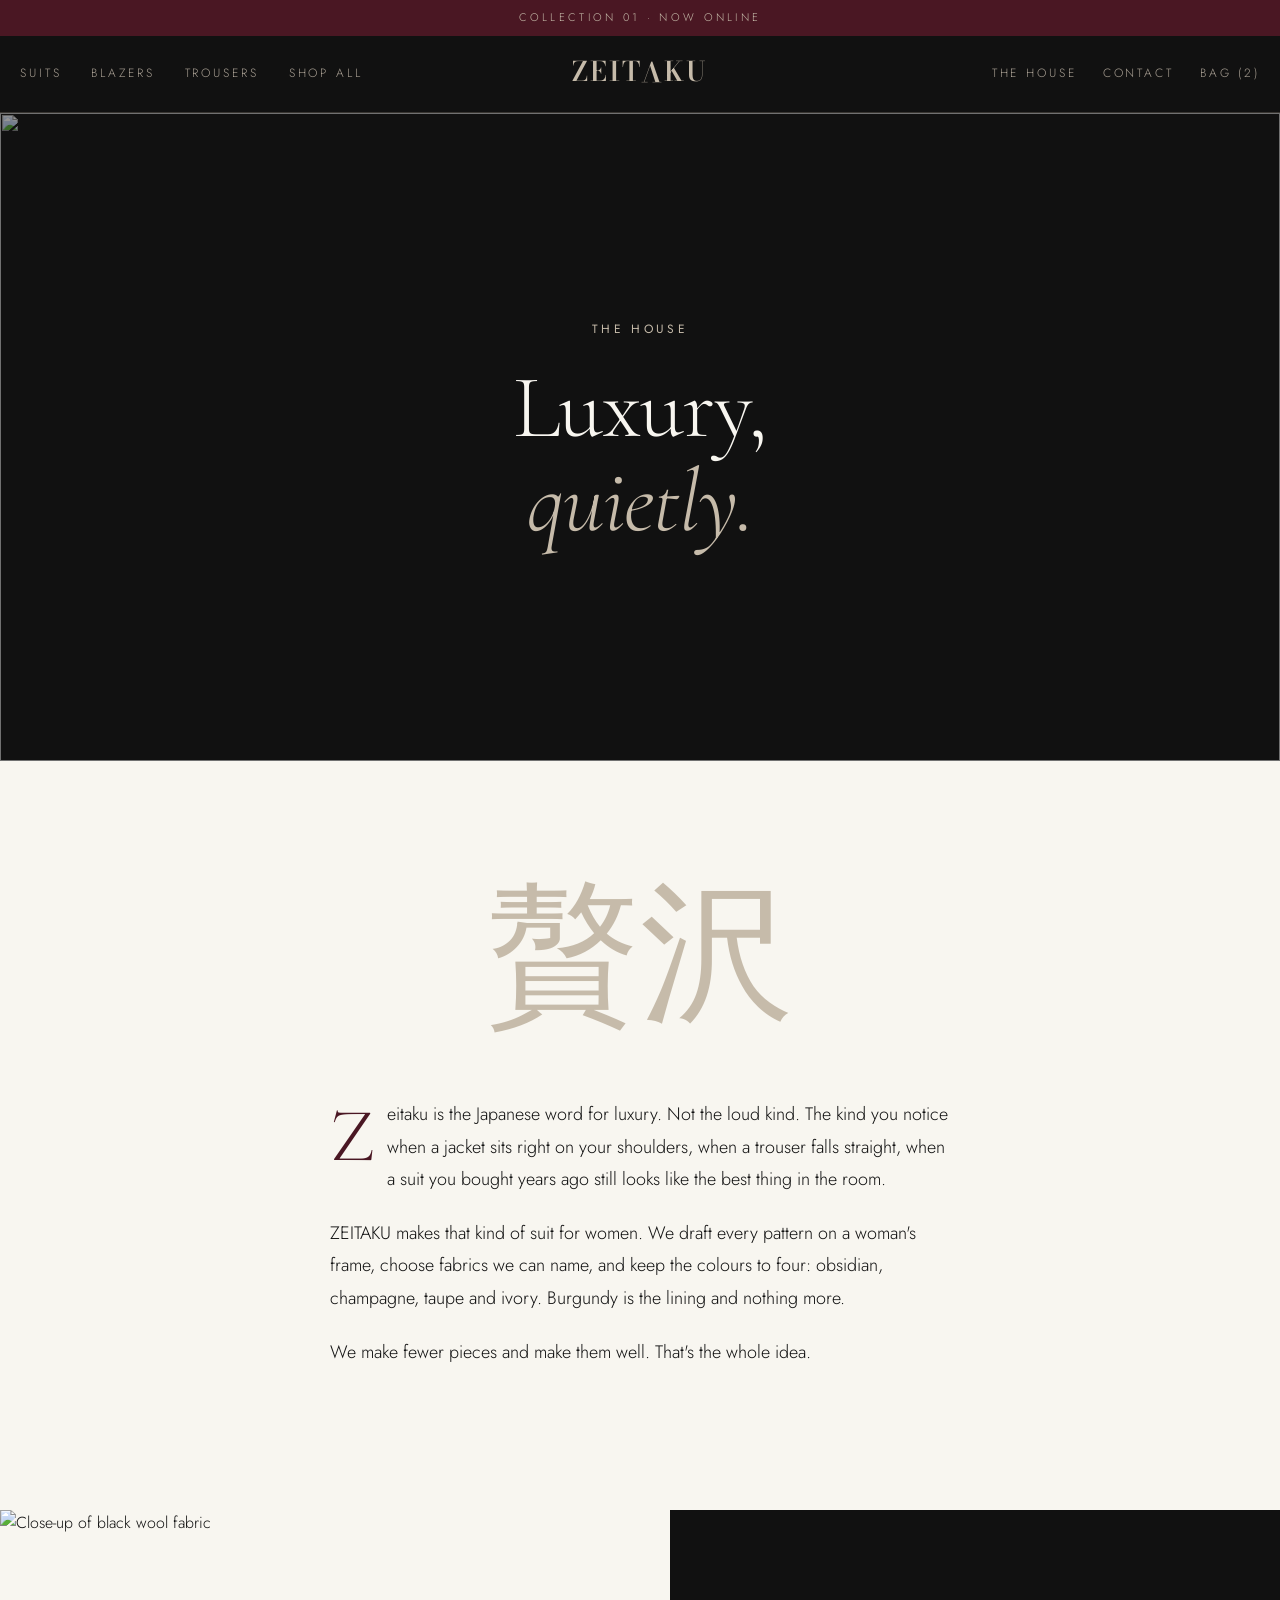
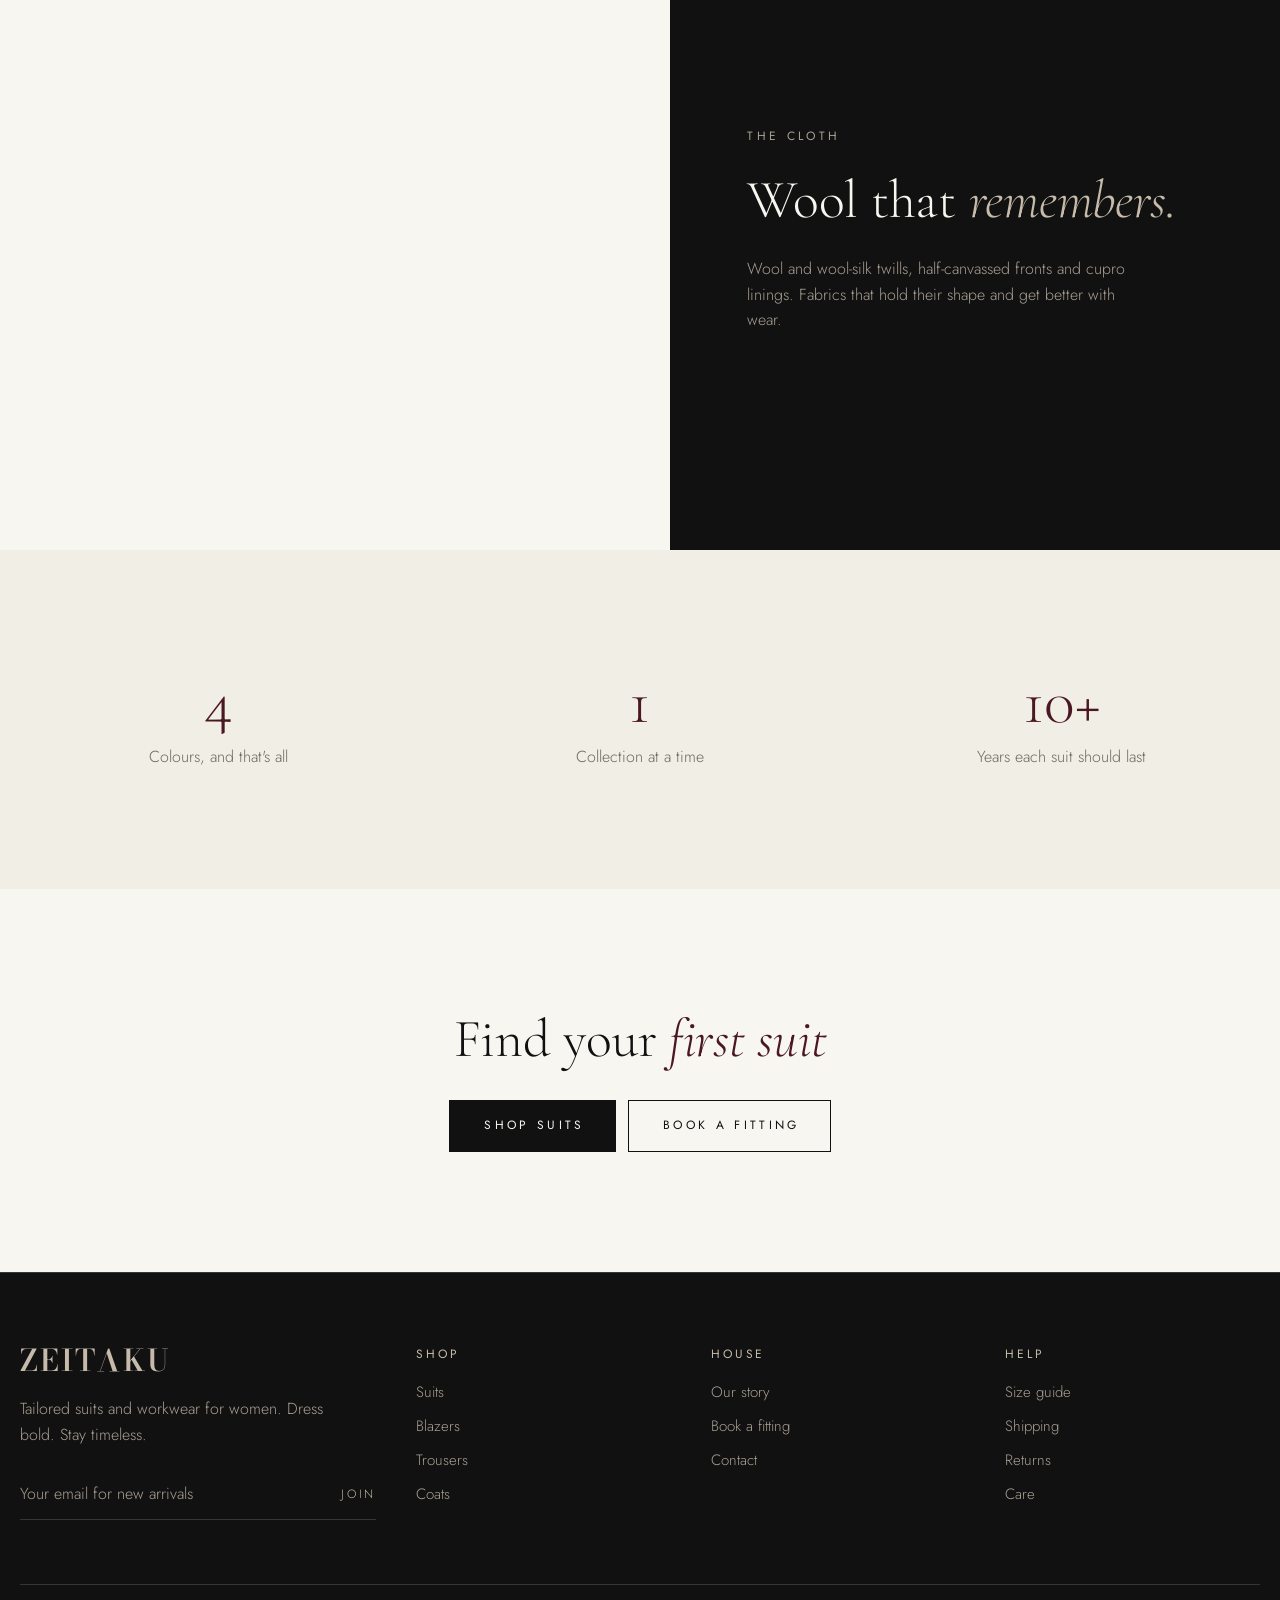
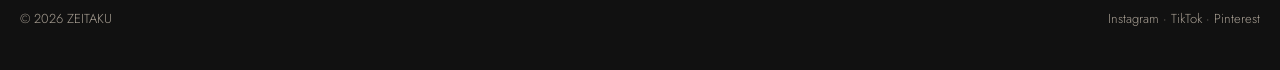
==== about.html @ 273c83df "ZEITAKU storefront design (static prototype) Home, shop, product, bag, checkout, about and contact p" ====
<!doctype html>
<html lang="en">
<head>
<meta charset="utf-8">
<meta name="viewport" content="width=device-width, initial-scale=1, viewport-fit=cover">
<title>The house · ZEITAKU</title>
<link rel="preconnect" href="https://fonts.googleapis.com"><link rel="preconnect" href="https://fonts.gstatic.com" crossorigin>
<link rel="stylesheet" href="https://fonts.googleapis.com/css2?family=Bodoni+Moda:ital,opsz,wght@0,6..96,400..700;1,6..96,400..700&family=Cormorant+Garamond:ital,wght@0,300;0,400;0,500;1,300;1,400&family=Jost:wght@300;400;500&display=swap">
<link rel="stylesheet" href="assets/styles.css">
</head>
<body data-view="about" data-page="about">

<section class="about-hero">
  <img src="https://images.unsplash.com/photo-1730740505058-940a95ba4643?w=2000&q=80&auto=format&fit=crop" alt="">
  <div class="wrap">
    <div class="caps" style="color:var(--champagne);margin-bottom:22px">The house</div>
    <h1 class="h1">Luxury,<br><em>quietly.</em></h1>
  </div>
</section>

<section class="section">
  <div class="wrap" style="display:grid;gap:64px;justify-items:center;text-align:center">
    <div class="kanji" aria-hidden="true">贅沢</div>
    <div class="prose" style="text-align:left">
      <p class="dropcap">Zeitaku is the Japanese word for luxury. Not the loud kind. The kind you notice when a jacket sits right on your shoulders, when a trouser falls straight, when a suit you bought years ago still looks like the best thing in the room.</p>
      <p>ZEITAKU makes that kind of suit for women. We draft every pattern on a woman's frame, choose fabrics we can name, and keep the colours to four: obsidian, champagne, taupe and ivory. Burgundy is the lining and nothing more.</p>
      <p>We make fewer pieces and make them well. That's the whole idea.</p>
    </div>
  </div>
</section>

<section class="split">
  <div class="media"><img src="https://images.unsplash.com/photo-1675784332655-675d1a1ddcf6?w=1600&q=80&auto=format&fit=crop" alt="Close-up of black wool fabric"></div>
  <div class="copy" style="background:var(--obsidian);color:var(--ivory)">
    <span class="caps" style="color:var(--taupe)">The cloth</span>
    <h2 class="h2">Wool that <em style="color:var(--champagne)">remembers.</em></h2>
    <p style="margin:0;max-width:44ch;color:var(--taupe)">Wool and wool-silk twills, half-canvassed fronts and cupro linings. Fabrics that hold their shape and get better with wear.</p>
  </div>
</section>

<section class="section" style="background:var(--paper)">
  <div class="wrap numbers">
    <div><div class="n">4</div><p>Colours, and that's all</p></div>
    <div><div class="n">1</div><p>Collection at a time</p></div>
    <div><div class="n">10+</div><p>Years each suit should last</p></div>
  </div>
</section>

<section class="section" style="text-align:center">
  <div class="wrap" style="display:grid;gap:28px;justify-items:center">
    <h2 class="h2">Find your <em style="color:var(--burgundy)">first suit</em></h2>
    <div style="display:flex;gap:12px;flex-wrap:wrap;justify-content:center"><a class="btn solid" href="shop.html?cat=suits">Shop suits</a><a class="btn ghost" href="contact.html">Book a fitting</a></div>
  </div>
</section>

<script src="assets/app.js"></script>
</body>
</html>
---- assets/styles.css ----
/* ZEITAKU storefront — design only.
   Concept: "black outside, ivory inside". Header, home and footer are obsidian;
   shop, product, bag and checkout open onto ivory. */
:root{
  --obsidian:#111111; --ink:#1a1918; --ivory:#F8F6F0; --paper:#F1EEE6;
  --burgundy:#4A1723; --champagne:#C6BBAA; --taupe:#A89F93; --muted:#6f685f;
  --line-d:rgba(198,187,170,.22); --line-l:rgba(17,17,17,.12);
  --display:'Bodoni Moda','Didot','Bodoni 72',Georgia,serif;
  --head:'Cormorant Garamond','Cormorant',Garamond,Georgia,serif;
  --sans:'Jost','Futura','Helvetica Neue',Arial,sans-serif;
  --track:.07em;
  --gutter:max(20px, env(safe-area-inset-left,0px));
  --gutter-r:max(20px, env(safe-area-inset-right,0px));
  color-scheme:light;
}
*{box-sizing:border-box}
html{-webkit-text-size-adjust:100%;scroll-behavior:smooth}
body{margin:0;font-family:var(--sans);font-weight:300;font-size:16px;line-height:1.6;background:var(--ivory);color:var(--obsidian)}
body.dark{background:var(--obsidian);color:var(--ivory)}
img{max-width:100%;display:block}
a{color:inherit;text-decoration:none}
button{font:inherit;color:inherit;background:none;border:0;cursor:pointer;padding:0}
:focus-visible{outline:1px solid var(--champagne);outline-offset:3px}
.wrap{max-width:1360px;margin:0 auto;padding-left:var(--gutter);padding-right:var(--gutter-r)}

/* type */
.wm{font-family:var(--display);font-weight:600;font-variation-settings:'opsz' 18;letter-spacing:var(--track);line-height:1;white-space:nowrap;display:inline-block}
.wm .a{display:inline-block;transform:rotate(180deg);letter-spacing:0;margin-right:var(--track)}
.caps{font-family:var(--sans);font-weight:400;text-transform:uppercase;letter-spacing:.28em;font-size:12px}
.it{font-family:var(--head);font-style:italic;font-weight:300}
.h1{font-family:var(--head);font-weight:300;font-size:clamp(48px,7vw,104px);line-height:1.04;letter-spacing:-.01em;margin:0;padding-bottom:.06em;text-wrap:balance}
.h2{font-family:var(--head);font-weight:300;font-size:clamp(34px,4.2vw,56px);line-height:1.1;letter-spacing:-.005em;margin:0;padding-bottom:.06em;text-wrap:balance}
.h3{font-family:var(--head);font-weight:400;font-size:25px;line-height:1.2;margin:0}
.h1 em,.h2 em{font-style:italic;font-weight:300}
.muted{color:var(--muted)}
body.dark .muted{color:var(--taupe)}

/* buttons */
.btn{display:inline-flex;align-items:center;justify-content:center;gap:12px;height:52px;padding:0 30px 0 34px;font-size:12px;font-weight:400;letter-spacing:.28em;text-transform:uppercase;border:1px solid currentColor;transition:background .25s,color .25s}
.btn.solid{background:var(--obsidian);color:var(--ivory);border-color:var(--obsidian)}
.btn.solid:hover{background:var(--burgundy);border-color:var(--burgundy)}
.btn.light{color:var(--champagne)}
.btn.light:hover{background:var(--champagne);color:var(--obsidian)}
.btn.ghost:hover{background:var(--obsidian);color:var(--ivory)}
.btn.block{width:100%}
.link{font-size:12px;letter-spacing:.24em;text-transform:uppercase;border-bottom:1px solid currentColor;padding-bottom:4px}

/* announcement + header */
.announce{background:var(--burgundy);color:var(--champagne);text-align:center;font-size:11px;letter-spacing:.3em;text-transform:uppercase;padding:9px 16px}
.header{position:sticky;top:env(safe-area-inset-top,0px);z-index:40;background:var(--obsidian);color:var(--champagne);border-bottom:1px solid var(--line-d)}
body::before{content:"";position:fixed;inset:0 0 auto;height:env(safe-area-inset-top,0px);z-index:41;background:var(--obsidian)}
.header .wrap{display:grid;grid-template-columns:1fr auto 1fr;align-items:center;height:76px}
.header .brand .wm{font-size:27px}
.nav{display:flex;gap:30px;font-size:12px;letter-spacing:.24em;text-transform:uppercase}
.nav a{color:var(--taupe);transition:color .2s;padding:6px 0}
.nav a:hover,.nav a[aria-current="page"]{color:var(--champagne)}
.tools{display:flex;justify-content:flex-end;gap:26px;font-size:12px;letter-spacing:.24em;text-transform:uppercase;color:var(--taupe)}
.tools a:hover{color:var(--champagne)}
.menu-btn{display:none;width:26px;height:18px;position:relative}
.menu-btn span,.menu-btn::before,.menu-btn::after{content:"";position:absolute;left:0;right:0;height:1px;background:var(--champagne)}
.menu-btn::before{top:0}.menu-btn span{top:8.5px}.menu-btn::after{bottom:0}
.drawer{display:none}

/* footer */
.footer{background:var(--obsidian);color:var(--taupe);border-top:1px solid var(--line-d);padding-block:72px 40px}
.footer .top{display:grid;grid-template-columns:1.4fr repeat(3,1fr);gap:40px}
.footer .wm{font-size:30px;color:var(--champagne)}
.footer h4{margin:0 0 16px;font-weight:400;font-size:12px;letter-spacing:.24em;text-transform:uppercase;color:var(--champagne)}
.footer ul{list-style:none;margin:0;padding:0;display:grid;gap:10px;font-size:15px}
.footer a:hover{color:var(--ivory)}
.news{display:flex;margin-top:22px;border-bottom:1px solid var(--line-d);max-width:360px}
.news input{flex:1;min-width:0;background:none;border:0;color:var(--ivory);font:inherit;padding:12px 0;outline:none}
.news input::placeholder{color:var(--taupe)}
.news button{font-size:12px;letter-spacing:.24em;text-transform:uppercase;color:var(--champagne)}
.footer .bottom{display:flex;justify-content:space-between;gap:16px;flex-wrap:wrap;margin-top:64px;padding-top:24px;border-top:1px solid var(--line-d);font-size:13px}

/* ---------- HOME ---------- */
.hero{position:relative;min-height:min(92vh,900px);display:grid;align-items:end;background:var(--obsidian);overflow:hidden}
.hero img{position:absolute;inset:0;width:100%;height:100%;object-fit:cover;object-position:50% 30%;opacity:.82}
.hero::after{content:"";position:absolute;inset:0;background:linear-gradient(180deg,rgba(17,17,17,.15) 0%,rgba(17,17,17,0) 40%,rgba(17,17,17,.75) 100%)}
.hero .wrap{position:relative;z-index:1;width:100%;padding-block:0 72px;display:flex;justify-content:space-between;align-items:flex-end;gap:32px;flex-wrap:wrap}
.hero .h1{color:var(--ivory)}
.hero .h1 em{color:var(--champagne)}
.hero .eyebrow{color:var(--champagne);margin-bottom:22px}
.hero .side{display:flex;flex-direction:column;align-items:flex-start;gap:20px;max-width:320px;color:var(--ivory)}

.cats{display:grid;grid-template-columns:repeat(4,minmax(0,1fr));gap:2px;background:var(--obsidian)}
.cat{position:relative;aspect-ratio:3/4;overflow:hidden;color:var(--ivory)}
.cat img{width:100%;height:100%;object-fit:cover;transition:transform 1.2s cubic-bezier(.2,.7,.2,1)}
.cat:hover img{transform:scale(1.04)}
.cat::after{content:"";position:absolute;inset:0;background:linear-gradient(180deg,transparent 55%,rgba(17,17,17,.7))}
.cat .lbl{position:absolute;left:24px;right:24px;bottom:22px;z-index:1;display:flex;justify-content:space-between;align-items:baseline}
.cat .lbl .h3{font-size:26px}

.section{padding-block:120px}
.section-head{display:flex;justify-content:space-between;align-items:end;gap:24px;margin-bottom:48px;flex-wrap:wrap}
.dark .section-head .caps{color:var(--taupe)}

.statement{text-align:center;padding-block:140px;border-block:1px solid var(--line-d)}
.statement .h2{max-width:22ch;margin:22px auto 0;font-size:clamp(32px,4.4vw,60px);color:var(--ivory)}
.statement .h2 em{color:var(--champagne)}
.statement .caps{color:var(--taupe)}

.split{display:grid;grid-template-columns:1.1fr 1fr;min-height:640px}
.split .media{position:relative;overflow:hidden}
.split .media img{position:absolute;inset:0;width:100%;height:100%;object-fit:cover}
.split .copy{display:flex;flex-direction:column;justify-content:center;gap:24px;padding:64px max(40px,6vw)}
.split.ivory .copy{background:var(--ivory);color:var(--obsidian)}
.split.ivory .copy .h2 em{color:var(--burgundy)}

.pillars{display:grid;grid-template-columns:repeat(3,minmax(0,1fr));gap:48px}
.pillar{border-top:1px solid var(--line-d);padding-top:24px}
.pillar .h3{color:var(--champagne);margin:14px 0 10px}
.pillar p{margin:0;color:var(--taupe);max-width:38ch}

/* product cards */
.grid{display:grid;grid-template-columns:repeat(4,minmax(0,1fr));gap:40px 20px}
.grid.three{grid-template-columns:repeat(3,minmax(0,1fr))}
#shop-grid{grid-auto-flow:dense}
.pcard{display:flex;flex-direction:column;gap:14px;min-width:0}
.pcard .ph{position:relative;aspect-ratio:3/4;overflow:hidden;background:var(--paper)}
body.dark .pcard .ph{background:var(--ink)}
.pcard .ph img{position:absolute;inset:0;width:100%;height:100%;object-fit:cover;transition:opacity .6s,transform 1.2s cubic-bezier(.2,.7,.2,1)}
.pcard .ph img.alt{opacity:0}
.pcard:hover .ph img.alt{opacity:1}
.pcard:hover .ph img{transform:scale(1.03)}
.pcard .badge{position:absolute;top:12px;left:12px;z-index:2;background:var(--ivory);color:var(--burgundy);font-size:11px;letter-spacing:.2em;text-transform:uppercase;padding:5px 9px 5px 11px}
.pcard .quick{position:absolute;left:12px;right:12px;bottom:12px;z-index:2;background:rgba(248,246,240,.94);color:var(--obsidian);text-align:center;font-size:11px;letter-spacing:.26em;text-transform:uppercase;padding:12px;opacity:0;transform:translateY(6px);transition:.3s}
.pcard:hover .quick{opacity:1;transform:none}
.pcard .meta{display:flex;justify-content:space-between;gap:12px;align-items:baseline}
.pcard .nm{font-family:var(--head);font-weight:500;font-size:20px;line-height:1.2}
.pcard .pr{font-size:15px;font-variant-numeric:tabular-nums;white-space:nowrap}
.pcard .sub{font-size:13px;color:var(--muted);margin-top:-8px;display:flex;gap:8px;align-items:center}
body.dark .pcard .sub{color:var(--taupe)}
.dot{width:10px;height:10px;border-radius:50%;display:inline-block;border:1px solid var(--line-l)}

/* ---------- SHOP ---------- */
.page-head{padding-block:72px 40px;border-bottom:1px solid var(--line-l)}
.crumbs{font-size:12px;letter-spacing:.18em;text-transform:uppercase;color:var(--muted);display:flex;gap:10px;margin-bottom:22px;flex-wrap:wrap}
.crumbs a:hover{color:var(--burgundy)}
.page-head .h1 em{color:var(--burgundy)}
.page-head p{max-width:52ch;margin:18px 0 0;color:var(--muted)}
.toolbar{display:flex;justify-content:space-between;align-items:center;gap:16px;padding-block:22px;border-bottom:1px solid var(--line-l);margin-bottom:40px;flex-wrap:wrap;position:sticky;top:calc(76px + env(safe-area-inset-top,0px));background:var(--ivory);z-index:20}
.tabs{display:flex;gap:8px;flex-wrap:wrap}
.tab{font-size:12px;letter-spacing:.2em;text-transform:uppercase;padding:9px 14px 9px 17px;border:1px solid var(--line-l);color:var(--muted);transition:.2s}
.tab:hover{color:var(--obsidian);border-color:var(--obsidian)}
.tab[aria-pressed="true"]{background:var(--obsidian);color:var(--ivory);border-color:var(--obsidian)}
.sort{display:flex;align-items:center;gap:18px;font-size:13px;color:var(--muted)}
.sort select{font:inherit;color:var(--obsidian);background:transparent;border:0;border-bottom:1px solid var(--line-l);padding:6px 22px 6px 0;appearance:none;background-image:linear-gradient(45deg,transparent 50%,var(--obsidian) 50%),linear-gradient(135deg,var(--obsidian) 50%,transparent 50%);background-position:right 6px center,right 1px center;background-size:5px 5px;background-repeat:no-repeat;cursor:pointer}
.editorial-break{grid-column:span 2;position:relative;overflow:hidden;background:var(--obsidian);color:var(--ivory);display:flex;align-items:flex-end;min-height:100%}
.editorial-break img{position:absolute;inset:0;width:100%;height:100%;object-fit:cover;opacity:.7}
.editorial-break .in{position:relative;padding:32px;display:flex;flex-direction:column;gap:14px}
.editorial-break .h2 em{color:var(--champagne)}

/* ---------- PRODUCT ---------- */
.pdp{display:grid;grid-template-columns:minmax(0,1.35fr) minmax(0,1fr);gap:64px;padding-block:40px 120px}
.gallery{display:grid;grid-template-columns:84px minmax(0,1fr);gap:14px;align-self:start;position:sticky;top:calc(96px + env(safe-area-inset-top,0px))}
.thumbs{display:flex;flex-direction:column;gap:10px}
.thumbs button{aspect-ratio:3/4;overflow:hidden;opacity:.5;transition:opacity .2s;outline-offset:2px}
.thumbs button[aria-current="true"],.thumbs button:hover{opacity:1}
.thumbs img{width:100%;height:100%;object-fit:cover}
.main-img{aspect-ratio:4/5;overflow:hidden;background:var(--paper);position:relative}
.main-img img{width:100%;height:100%;object-fit:cover}
.info{display:flex;flex-direction:column;gap:28px;padding-top:8px}
.info .h1{font-size:clamp(34px,3.6vw,52px)}
.price{font-size:20px;font-variant-numeric:tabular-nums}
.price small{font-size:13px;color:var(--muted);margin-left:10px}
.opt-head{display:flex;justify-content:space-between;align-items:baseline;margin-bottom:12px;font-size:13px}
.opt-head .caps{font-size:11px}
.swatches{display:flex;gap:10px}
.swatch{width:34px;height:34px;border-radius:50%;border:1px solid var(--line-l);position:relative}
.swatch[aria-pressed="true"]::after{content:"";position:absolute;inset:-5px;border-radius:50%;border:1px solid var(--obsidian)}
.sizes{display:grid;grid-template-columns:repeat(6,minmax(0,1fr));gap:8px}
.size{height:46px;border:1px solid var(--line-l);font-size:14px;font-variant-numeric:tabular-nums;transition:.2s}
.size:hover{border-color:var(--obsidian)}
.size[aria-pressed="true"]{background:var(--obsidian);color:var(--ivory);border-color:var(--obsidian)}
.size:disabled{color:#bdb6ab;text-decoration:line-through;cursor:not-allowed}
.buy{display:grid;grid-template-columns:1fr 52px;gap:10px}
.fav{border:1px solid var(--line-l);display:flex;align-items:center;justify-content:center;font-size:18px}
.fav[aria-pressed="true"]{color:var(--burgundy);border-color:var(--burgundy)}
.perks{display:grid;gap:10px;font-size:14px;color:var(--muted);padding-block:4px}
.perks div{display:flex;gap:12px}
.perks div::before{content:"";width:16px;height:1px;background:var(--champagne);margin-top:11px;flex:none}
.acc{border-top:1px solid var(--line-l)}
.acc details{border-bottom:1px solid var(--line-l)}
.acc summary{list-style:none;cursor:pointer;display:flex;justify-content:space-between;align-items:center;padding:20px 0;font-size:12px;letter-spacing:.24em;text-transform:uppercase}
.acc summary::-webkit-details-marker{display:none}
.acc summary::after{content:"+";font-size:18px;letter-spacing:0;font-weight:300}
.acc details[open] summary::after{content:"–"}
.acc .body{padding:0 0 22px;color:#3d3833;font-size:15px;max-width:56ch}
.acc .body ul{margin:0;padding-left:18px}
.look{background:var(--paper);padding-block:96px}

/* ---------- BAG / CHECKOUT ---------- */
.bag{display:grid;grid-template-columns:minmax(0,1.6fr) minmax(0,1fr);gap:64px;padding-block:48px 120px;align-items:start}
.line{display:grid;grid-template-columns:132px minmax(0,1fr) auto;gap:24px;padding-block:28px;border-bottom:1px solid var(--line-l)}
.line:first-child{border-top:1px solid var(--line-l)}
.line .ph{aspect-ratio:3/4;overflow:hidden;background:var(--paper)}
.line .ph img{width:100%;height:100%;object-fit:cover}
.line .d{display:flex;flex-direction:column;gap:6px;min-width:0}
.line .d .muted{font-size:14px}
.qty{display:inline-flex;align-items:center;border:1px solid var(--line-l);margin-top:auto;align-self:flex-start}
.qty button{width:38px;height:38px;font-size:16px}
.qty span{min-width:28px;text-align:center;font-variant-numeric:tabular-nums}
.line .r{display:flex;flex-direction:column;justify-content:space-between;align-items:flex-end;font-variant-numeric:tabular-nums}
.line .r button{font-size:12px;letter-spacing:.18em;text-transform:uppercase;color:var(--muted);border-bottom:1px solid currentColor}
.summary{background:var(--paper);padding:36px;position:sticky;top:calc(100px + env(safe-area-inset-top,0px));display:flex;flex-direction:column;gap:18px}
.summary .row{display:flex;justify-content:space-between;font-size:15px;font-variant-numeric:tabular-nums}
.summary .row.total{border-top:1px solid var(--line-l);padding-top:18px;font-size:18px;font-weight:400}
.promo{display:flex;border-bottom:1px solid var(--line-l)}
.promo input{flex:1;min-width:0;border:0;background:none;font:inherit;padding:10px 0;outline:none}
.promo button{font-size:12px;letter-spacing:.2em;text-transform:uppercase}
.note{font-size:13px;color:var(--muted);text-align:center}

.co{display:grid;grid-template-columns:minmax(0,1.4fr) minmax(0,1fr);gap:64px;padding-block:48px 120px;align-items:start}
.steps{display:flex;gap:28px;font-size:12px;letter-spacing:.2em;text-transform:uppercase;color:var(--muted);margin-bottom:40px;flex-wrap:wrap}
.steps b{font-weight:400;color:var(--obsidian);border-bottom:1px solid var(--burgundy);padding-bottom:4px}
.fs{border:0;padding:0;margin:0 0 44px}
.fs legend{font-family:var(--head);font-weight:500;font-size:24px;margin-bottom:20px;padding:0}
.fields{display:grid;grid-template-columns:1fr 1fr;gap:16px}
.fields .full{grid-column:1/-1}
.field{display:flex;flex-direction:column;gap:6px;font-size:12px;letter-spacing:.14em;text-transform:uppercase;color:var(--muted)}
.field input,.field select{font:inherit;font-size:16px;letter-spacing:0;text-transform:none;color:var(--obsidian);background:transparent;border:1px solid var(--line-l);height:50px;padding:0 14px;outline:none;border-radius:0}
.field input:focus,.field select:focus{border-color:var(--obsidian)}
.radio{display:flex;justify-content:space-between;align-items:center;border:1px solid var(--line-l);padding:16px 18px;margin-bottom:10px;cursor:pointer;font-size:15px}
.radio:has(input:checked){border-color:var(--obsidian)}
.radio input{accent-color:var(--burgundy);margin-right:12px}
.mini{display:grid;grid-template-columns:64px 1fr auto;gap:14px;align-items:center;font-size:14px}
.mini img{aspect-ratio:3/4;object-fit:cover;width:64px}

/* ---------- ABOUT / CONTACT ---------- */
.about-hero{position:relative;min-height:72vh;display:grid;align-items:center;background:var(--obsidian);overflow:hidden;color:var(--ivory)}
.about-hero img{position:absolute;inset:0;width:100%;height:100%;object-fit:cover;opacity:.55}
.about-hero .wrap{position:relative;text-align:center}
.about-hero .h1 em{color:var(--champagne)}
.prose{max-width:62ch;margin:0 auto;font-size:18px;line-height:1.8}
.prose p{margin:0 0 1.2em}
.prose .dropcap::first-letter{font-family:var(--head);font-size:4.2em;float:left;line-height:.8;padding:8px 12px 0 0;color:var(--burgundy)}
.kanji{font-family:var(--head);font-size:clamp(80px,12vw,160px);line-height:1;color:var(--champagne)}
.numbers{display:grid;grid-template-columns:repeat(3,minmax(0,1fr));gap:24px;text-align:center}
.numbers .n{font-family:var(--head);font-size:clamp(44px,5vw,72px);line-height:1;color:var(--burgundy)}
.numbers p{margin:10px 0 0;color:var(--muted)}
.contact{display:grid;grid-template-columns:minmax(0,1fr) minmax(0,1.2fr);gap:80px;padding-block:72px 120px}
.contact .info-list{display:grid;gap:28px;margin-top:36px}
.contact .info-list div{border-top:1px solid var(--line-l);padding-top:18px}
.contact textarea{font:inherit;font-size:16px;color:var(--obsidian);background:transparent;border:1px solid var(--line-l);min-height:140px;padding:14px;resize:vertical;outline:none;border-radius:0}
.contact textarea:focus{border-color:var(--obsidian)}
.toast{position:fixed;left:50%;bottom:calc(24px + env(safe-area-inset-bottom,0px));transform:translate(-50%,20px);background:var(--obsidian);color:var(--champagne);padding:14px 22px;font-size:12px;letter-spacing:.22em;text-transform:uppercase;opacity:0;transition:.3s;z-index:60;pointer-events:none;max-width:calc(100% - 32px);text-align:center}
.toast.show{opacity:1;transform:translate(-50%,0)}

/* ---------- RESPONSIVE ---------- */
@media (max-width:1080px){
  .grid{grid-template-columns:repeat(3,minmax(0,1fr))}
  .cats{grid-template-columns:repeat(2,minmax(0,1fr))}
  .cat{aspect-ratio:4/5}
  .nav{gap:20px}
}
@media (max-width:900px){
  .header .wrap{grid-template-columns:auto 1fr auto;height:64px}
  .header .brand{justify-self:center}
  .header .brand .wm{font-size:22px}
  .nav,.tools .hide-m{display:none}
  .menu-btn{display:block}
  .drawer{display:block;position:fixed;inset:0;z-index:50;background:var(--obsidian);color:var(--champagne);padding:calc(28px + env(safe-area-inset-top,0px)) var(--gutter-r) 32px var(--gutter);transform:translateX(-100%);transition:transform .35s cubic-bezier(.2,.7,.2,1);display:flex;flex-direction:column;gap:36px}
  .drawer.open{transform:none}
  .drawer .close{align-self:flex-end;font-size:12px;letter-spacing:.24em;text-transform:uppercase;color:var(--taupe)}
  .drawer nav{display:flex;flex-direction:column;gap:18px}
  .drawer nav a{font-family:var(--head);font-size:34px;line-height:1.1}
  .drawer .foot{margin-top:auto;display:flex;gap:24px;font-size:12px;letter-spacing:.24em;text-transform:uppercase;color:var(--taupe)}
  .toolbar{top:calc(64px + env(safe-area-inset-top,0px))}
  .split,.pdp,.bag,.co,.contact{grid-template-columns:1fr;gap:40px}
  .split .media{min-height:440px}
  .gallery{position:static;grid-template-columns:1fr}
  .thumbs{flex-direction:row;order:2}
  .thumbs button{width:64px;flex:none}
  .pillars{grid-template-columns:1fr;gap:32px}
  .footer .top{grid-template-columns:1fr 1fr}
  .footer .top>div:first-child{grid-column:1/-1}
  .summary{position:static}
  .section{padding-block:80px}
  .statement{padding-block:96px}
}
@media (max-width:640px){
  .grid,.grid.three{grid-template-columns:repeat(2,minmax(0,1fr));gap:32px 12px}
  .editorial-break{grid-column:1/-1;min-height:380px}
  .pcard .nm{font-size:16px}
  .pcard .meta{flex-direction:column;gap:2px}
  .pcard .quick{display:none}
  .hero .wrap{padding-block:0 44px}
  .sizes{grid-template-columns:repeat(3,minmax(0,1fr))}
  .line{grid-template-columns:92px minmax(0,1fr);gap:16px}
  .line .r{grid-column:2;flex-direction:row;align-items:center}
  .fields{grid-template-columns:1fr}
  .numbers{grid-template-columns:1fr;gap:40px}
  .footer .top{grid-template-columns:1fr}
  .tools{gap:16px}
  .sort{width:100%;justify-content:space-between}
  .toolbar{position:static}
}
@media (prefers-reduced-motion:reduce){*{transition:none!important;scroll-behavior:auto!important}}
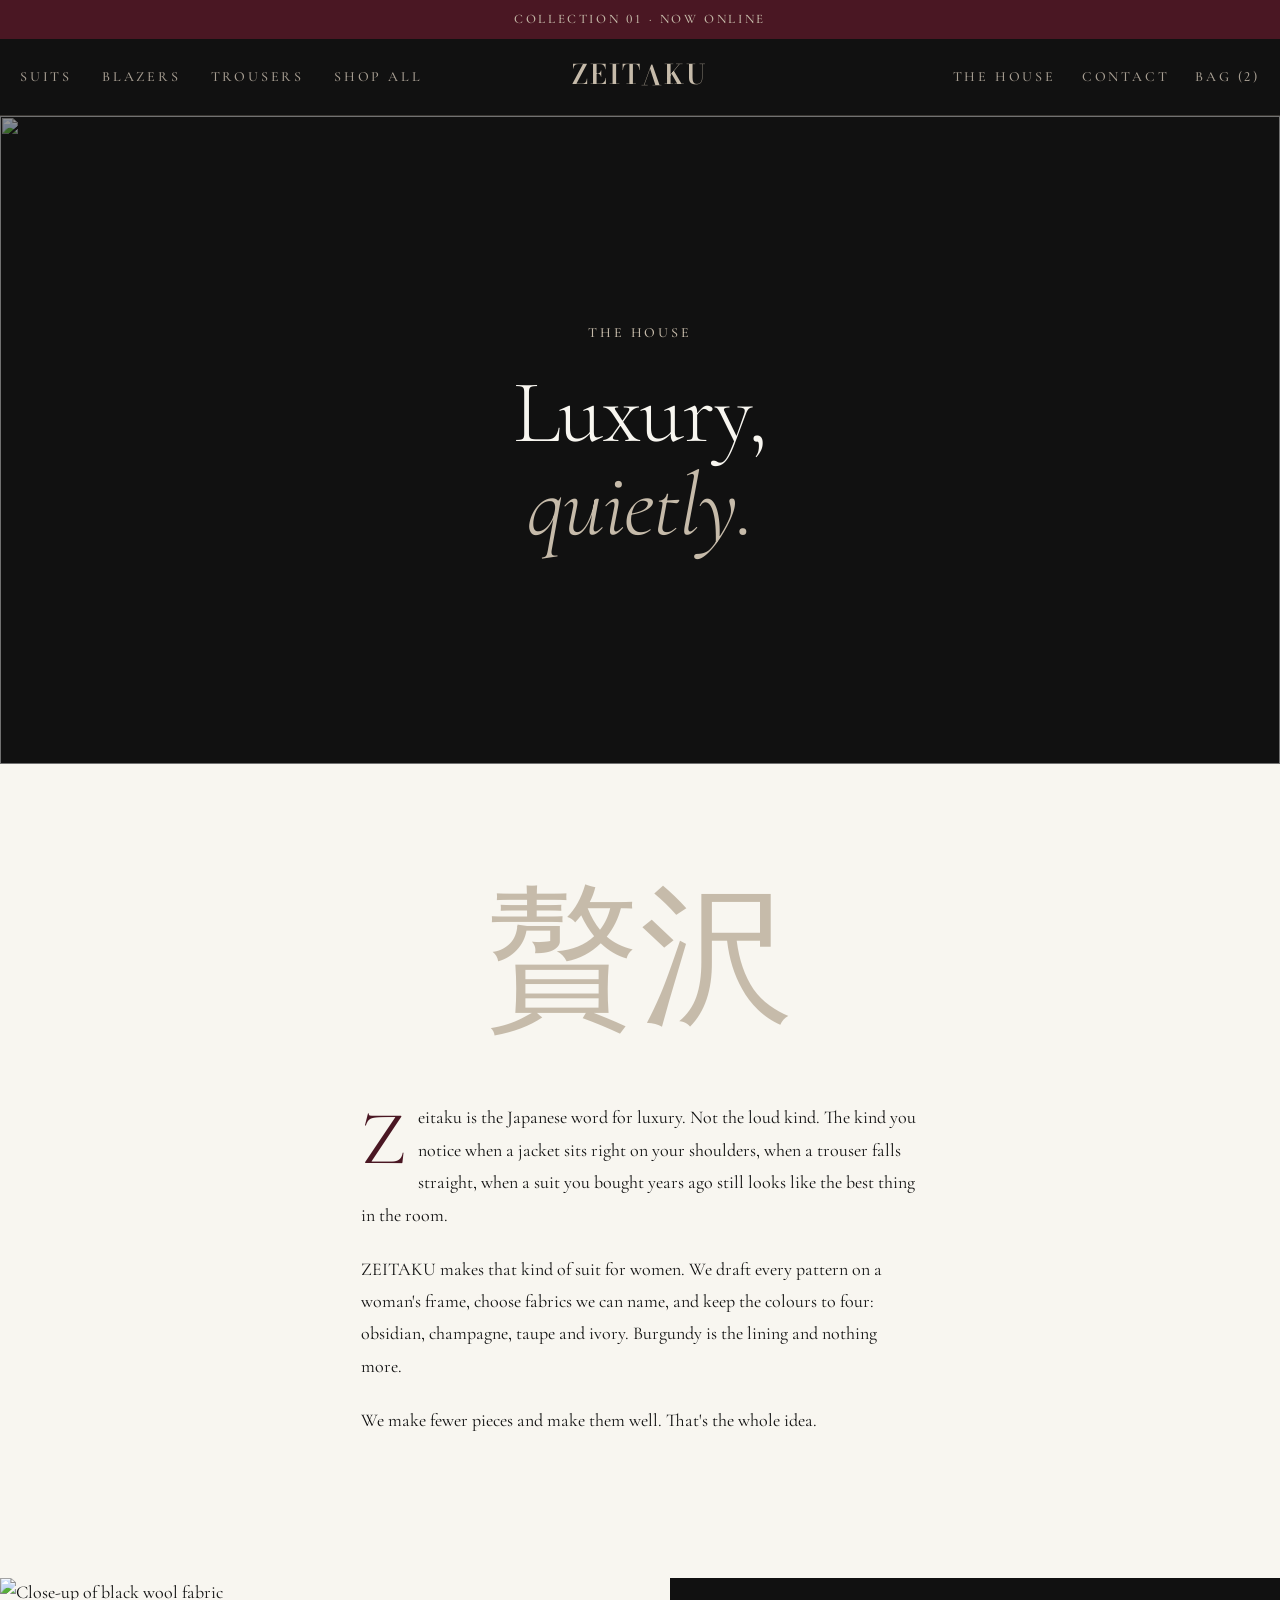
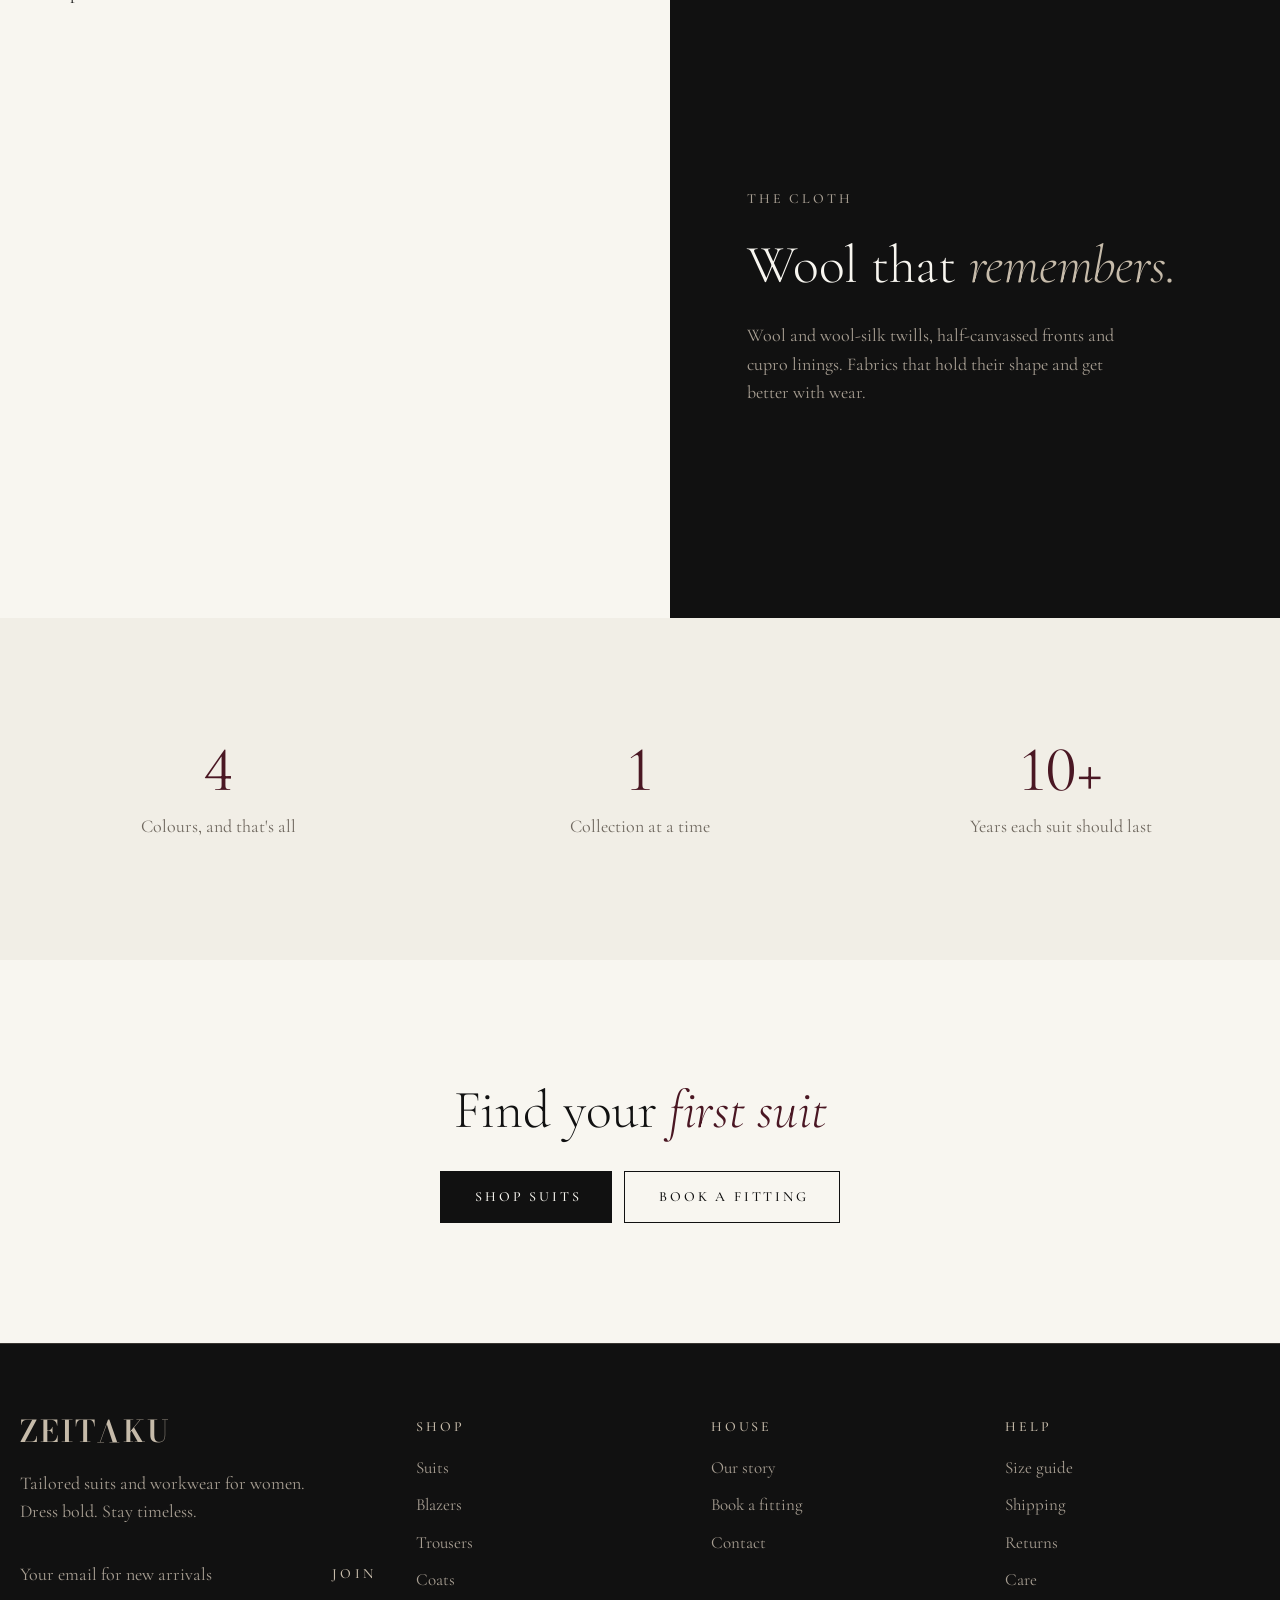
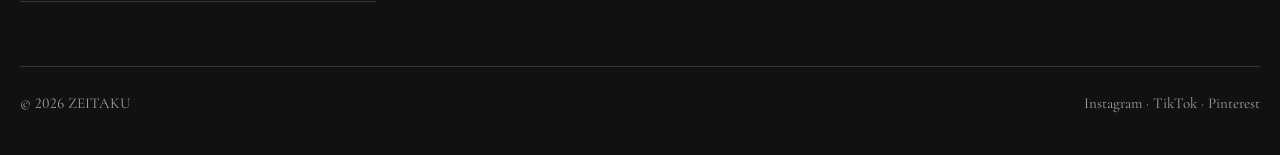
==== commit 6e8e097c: "Use Cormorant Garamond for all text Headlines and the italic accents already used it; body, labels, " ====
--- a/about.html
+++ b/about.html
@@ -5,7 +5,7 @@
 <meta name="viewport" content="width=device-width, initial-scale=1, viewport-fit=cover">
 <title>The house · ZEITAKU</title>
 <link rel="preconnect" href="https://fonts.googleapis.com"><link rel="preconnect" href="https://fonts.gstatic.com" crossorigin>
-<link rel="stylesheet" href="https://fonts.googleapis.com/css2?family=Bodoni+Moda:ital,opsz,wght@0,6..96,400..700;1,6..96,400..700&family=Cormorant+Garamond:ital,wght@0,300;0,400;0,500;1,300;1,400&family=Jost:wght@300;400;500&display=swap">
+<link rel="stylesheet" href="https://fonts.googleapis.com/css2?family=Bodoni+Moda:ital,opsz,wght@0,6..96,400..700;1,6..96,400..700&family=Cormorant+Garamond:ital,wght@0,300;0,400;0,500;0,600;1,300;1,400;1,500&display=swap">
 <link rel="stylesheet" href="assets/styles.css">
 </head>
 <body data-view="about" data-page="about">
--- a/assets/styles.css
+++ b/assets/styles.css
@@ -7,7 +7,7 @@
   --line-d:rgba(198,187,170,.22); --line-l:rgba(17,17,17,.12);
   --display:'Bodoni Moda','Didot','Bodoni 72',Georgia,serif;
   --head:'Cormorant Garamond','Cormorant',Garamond,Georgia,serif;
-  --sans:'Jost','Futura','Helvetica Neue',Arial,sans-serif;
+  --sans:'Cormorant Garamond','Cormorant',Garamond,Georgia,serif;
   --track:.07em;
   --gutter:max(20px, env(safe-area-inset-left,0px));
   --gutter-r:max(20px, env(safe-area-inset-right,0px));
@@ -15,7 +15,7 @@
 }
 *{box-sizing:border-box}
 html{-webkit-text-size-adjust:100%;scroll-behavior:smooth}
-body{margin:0;font-family:var(--sans);font-weight:300;font-size:16px;line-height:1.6;background:var(--ivory);color:var(--obsidian)}
+body{margin:0;font-family:var(--sans);font-weight:400;font-variant-numeric:lining-nums;font-size:18px;line-height:1.6;background:var(--ivory);color:var(--obsidian)}
 body.dark{background:var(--obsidian);color:var(--ivory)}
 img{max-width:100%;display:block}
 a{color:inherit;text-decoration:none}
@@ -26,7 +26,7 @@
 /* type */
 .wm{font-family:var(--display);font-weight:600;font-variation-settings:'opsz' 18;letter-spacing:var(--track);line-height:1;white-space:nowrap;display:inline-block}
 .wm .a{display:inline-block;transform:rotate(180deg);letter-spacing:0;margin-right:var(--track)}
-.caps{font-family:var(--sans);font-weight:400;text-transform:uppercase;letter-spacing:.28em;font-size:12px}
+.caps{font-family:var(--sans);font-weight:400;text-transform:uppercase;letter-spacing:.28em;font-size:14px}
 .it{font-family:var(--head);font-style:italic;font-weight:300}
 .h1{font-family:var(--head);font-weight:300;font-size:clamp(48px,7vw,104px);line-height:1.04;letter-spacing:-.01em;margin:0;padding-bottom:.06em;text-wrap:balance}
 .h2{font-family:var(--head);font-weight:300;font-size:clamp(34px,4.2vw,56px);line-height:1.1;letter-spacing:-.005em;margin:0;padding-bottom:.06em;text-wrap:balance}
@@ -36,25 +36,25 @@
 body.dark .muted{color:var(--taupe)}
 
 /* buttons */
-.btn{display:inline-flex;align-items:center;justify-content:center;gap:12px;height:52px;padding:0 30px 0 34px;font-size:12px;font-weight:400;letter-spacing:.28em;text-transform:uppercase;border:1px solid currentColor;transition:background .25s,color .25s}
+.btn{display:inline-flex;align-items:center;justify-content:center;gap:12px;height:52px;padding:0 30px 0 34px;font-size:14px;font-weight:400;letter-spacing:.28em;text-transform:uppercase;border:1px solid currentColor;transition:background .25s,color .25s}
 .btn.solid{background:var(--obsidian);color:var(--ivory);border-color:var(--obsidian)}
 .btn.solid:hover{background:var(--burgundy);border-color:var(--burgundy)}
 .btn.light{color:var(--champagne)}
 .btn.light:hover{background:var(--champagne);color:var(--obsidian)}
 .btn.ghost:hover{background:var(--obsidian);color:var(--ivory)}
 .btn.block{width:100%}
-.link{font-size:12px;letter-spacing:.24em;text-transform:uppercase;border-bottom:1px solid currentColor;padding-bottom:4px}
+.link{font-size:14px;letter-spacing:.24em;text-transform:uppercase;border-bottom:1px solid currentColor;padding-bottom:4px}
 
 /* announcement + header */
-.announce{background:var(--burgundy);color:var(--champagne);text-align:center;font-size:11px;letter-spacing:.3em;text-transform:uppercase;padding:9px 16px}
+.announce{background:var(--burgundy);color:var(--champagne);text-align:center;font-size:13px;letter-spacing:.3em;text-transform:uppercase;padding:9px 16px}
 .header{position:sticky;top:env(safe-area-inset-top,0px);z-index:40;background:var(--obsidian);color:var(--champagne);border-bottom:1px solid var(--line-d)}
 body::before{content:"";position:fixed;inset:0 0 auto;height:env(safe-area-inset-top,0px);z-index:41;background:var(--obsidian)}
 .header .wrap{display:grid;grid-template-columns:1fr auto 1fr;align-items:center;height:76px}
 .header .brand .wm{font-size:27px}
-.nav{display:flex;gap:30px;font-size:12px;letter-spacing:.24em;text-transform:uppercase}
+.nav{display:flex;gap:30px;font-size:14px;letter-spacing:.24em;text-transform:uppercase}
 .nav a{color:var(--taupe);transition:color .2s;padding:6px 0}
 .nav a:hover,.nav a[aria-current="page"]{color:var(--champagne)}
-.tools{display:flex;justify-content:flex-end;gap:26px;font-size:12px;letter-spacing:.24em;text-transform:uppercase;color:var(--taupe)}
+.tools{display:flex;justify-content:flex-end;gap:26px;font-size:14px;letter-spacing:.24em;text-transform:uppercase;color:var(--taupe)}
 .tools a:hover{color:var(--champagne)}
 .menu-btn{display:none;width:26px;height:18px;position:relative}
 .menu-btn span,.menu-btn::before,.menu-btn::after{content:"";position:absolute;left:0;right:0;height:1px;background:var(--champagne)}
@@ -65,14 +65,14 @@
 .footer{background:var(--obsidian);color:var(--taupe);border-top:1px solid var(--line-d);padding-block:72px 40px}
 .footer .top{display:grid;grid-template-columns:1.4fr repeat(3,1fr);gap:40px}
 .footer .wm{font-size:30px;color:var(--champagne)}
-.footer h4{margin:0 0 16px;font-weight:400;font-size:12px;letter-spacing:.24em;text-transform:uppercase;color:var(--champagne)}
-.footer ul{list-style:none;margin:0;padding:0;display:grid;gap:10px;font-size:15px}
+.footer h4{margin:0 0 16px;font-weight:400;font-size:14px;letter-spacing:.24em;text-transform:uppercase;color:var(--champagne)}
+.footer ul{list-style:none;margin:0;padding:0;display:grid;gap:10px;font-size:17px}
 .footer a:hover{color:var(--ivory)}
 .news{display:flex;margin-top:22px;border-bottom:1px solid var(--line-d);max-width:360px}
 .news input{flex:1;min-width:0;background:none;border:0;color:var(--ivory);font:inherit;padding:12px 0;outline:none}
 .news input::placeholder{color:var(--taupe)}
-.news button{font-size:12px;letter-spacing:.24em;text-transform:uppercase;color:var(--champagne)}
-.footer .bottom{display:flex;justify-content:space-between;gap:16px;flex-wrap:wrap;margin-top:64px;padding-top:24px;border-top:1px solid var(--line-d);font-size:13px}
+.news button{font-size:14px;letter-spacing:.24em;text-transform:uppercase;color:var(--champagne)}
+.footer .bottom{display:flex;justify-content:space-between;gap:16px;flex-wrap:wrap;margin-top:64px;padding-top:24px;border-top:1px solid var(--line-d);font-size:15px}
 
 /* ---------- HOME ---------- */
 .hero{position:relative;min-height:min(92vh,900px);display:grid;align-items:end;background:var(--obsidian);overflow:hidden}
@@ -124,28 +124,28 @@
 .pcard .ph img.alt{opacity:0}
 .pcard:hover .ph img.alt{opacity:1}
 .pcard:hover .ph img{transform:scale(1.03)}
-.pcard .badge{position:absolute;top:12px;left:12px;z-index:2;background:var(--ivory);color:var(--burgundy);font-size:11px;letter-spacing:.2em;text-transform:uppercase;padding:5px 9px 5px 11px}
-.pcard .quick{position:absolute;left:12px;right:12px;bottom:12px;z-index:2;background:rgba(248,246,240,.94);color:var(--obsidian);text-align:center;font-size:11px;letter-spacing:.26em;text-transform:uppercase;padding:12px;opacity:0;transform:translateY(6px);transition:.3s}
+.pcard .badge{position:absolute;top:12px;left:12px;z-index:2;background:var(--ivory);color:var(--burgundy);font-size:13px;letter-spacing:.2em;text-transform:uppercase;padding:5px 9px 5px 11px}
+.pcard .quick{position:absolute;left:12px;right:12px;bottom:12px;z-index:2;background:rgba(248,246,240,.94);color:var(--obsidian);text-align:center;font-size:13px;letter-spacing:.26em;text-transform:uppercase;padding:12px;opacity:0;transform:translateY(6px);transition:.3s}
 .pcard:hover .quick{opacity:1;transform:none}
 .pcard .meta{display:flex;justify-content:space-between;gap:12px;align-items:baseline}
 .pcard .nm{font-family:var(--head);font-weight:500;font-size:20px;line-height:1.2}
-.pcard .pr{font-size:15px;font-variant-numeric:tabular-nums;white-space:nowrap}
-.pcard .sub{font-size:13px;color:var(--muted);margin-top:-8px;display:flex;gap:8px;align-items:center}
+.pcard .pr{font-size:17px;font-variant-numeric:lining-nums tabular-nums;white-space:nowrap}
+.pcard .sub{font-size:15px;color:var(--muted);margin-top:-8px;display:flex;gap:8px;align-items:center}
 body.dark .pcard .sub{color:var(--taupe)}
 .dot{width:10px;height:10px;border-radius:50%;display:inline-block;border:1px solid var(--line-l)}
 
 /* ---------- SHOP ---------- */
 .page-head{padding-block:72px 40px;border-bottom:1px solid var(--line-l)}
-.crumbs{font-size:12px;letter-spacing:.18em;text-transform:uppercase;color:var(--muted);display:flex;gap:10px;margin-bottom:22px;flex-wrap:wrap}
+.crumbs{font-size:14px;letter-spacing:.18em;text-transform:uppercase;color:var(--muted);display:flex;gap:10px;margin-bottom:22px;flex-wrap:wrap}
 .crumbs a:hover{color:var(--burgundy)}
 .page-head .h1 em{color:var(--burgundy)}
 .page-head p{max-width:52ch;margin:18px 0 0;color:var(--muted)}
 .toolbar{display:flex;justify-content:space-between;align-items:center;gap:16px;padding-block:22px;border-bottom:1px solid var(--line-l);margin-bottom:40px;flex-wrap:wrap;position:sticky;top:calc(76px + env(safe-area-inset-top,0px));background:var(--ivory);z-index:20}
 .tabs{display:flex;gap:8px;flex-wrap:wrap}
-.tab{font-size:12px;letter-spacing:.2em;text-transform:uppercase;padding:9px 14px 9px 17px;border:1px solid var(--line-l);color:var(--muted);transition:.2s}
+.tab{font-size:14px;letter-spacing:.2em;text-transform:uppercase;padding:9px 14px 9px 17px;border:1px solid var(--line-l);color:var(--muted);transition:.2s}
 .tab:hover{color:var(--obsidian);border-color:var(--obsidian)}
 .tab[aria-pressed="true"]{background:var(--obsidian);color:var(--ivory);border-color:var(--obsidian)}
-.sort{display:flex;align-items:center;gap:18px;font-size:13px;color:var(--muted)}
+.sort{display:flex;align-items:center;gap:18px;font-size:15px;color:var(--muted)}
 .sort select{font:inherit;color:var(--obsidian);background:transparent;border:0;border-bottom:1px solid var(--line-l);padding:6px 22px 6px 0;appearance:none;background-image:linear-gradient(45deg,transparent 50%,var(--obsidian) 50%),linear-gradient(135deg,var(--obsidian) 50%,transparent 50%);background-position:right 6px center,right 1px center;background-size:5px 5px;background-repeat:no-repeat;cursor:pointer}
 .editorial-break{grid-column:span 2;position:relative;overflow:hidden;background:var(--obsidian);color:var(--ivory);display:flex;align-items:flex-end;min-height:100%}
 .editorial-break img{position:absolute;inset:0;width:100%;height:100%;object-fit:cover;opacity:.7}
@@ -163,31 +163,31 @@
 .main-img img{width:100%;height:100%;object-fit:cover}
 .info{display:flex;flex-direction:column;gap:28px;padding-top:8px}
 .info .h1{font-size:clamp(34px,3.6vw,52px)}
-.price{font-size:20px;font-variant-numeric:tabular-nums}
-.price small{font-size:13px;color:var(--muted);margin-left:10px}
-.opt-head{display:flex;justify-content:space-between;align-items:baseline;margin-bottom:12px;font-size:13px}
-.opt-head .caps{font-size:11px}
+.price{font-size:20px;font-variant-numeric:lining-nums tabular-nums}
+.price small{font-size:15px;color:var(--muted);margin-left:10px}
+.opt-head{display:flex;justify-content:space-between;align-items:baseline;margin-bottom:12px;font-size:15px}
+.opt-head .caps{font-size:13px}
 .swatches{display:flex;gap:10px}
 .swatch{width:34px;height:34px;border-radius:50%;border:1px solid var(--line-l);position:relative}
 .swatch[aria-pressed="true"]::after{content:"";position:absolute;inset:-5px;border-radius:50%;border:1px solid var(--obsidian)}
 .sizes{display:grid;grid-template-columns:repeat(6,minmax(0,1fr));gap:8px}
-.size{height:46px;border:1px solid var(--line-l);font-size:14px;font-variant-numeric:tabular-nums;transition:.2s}
+.size{height:46px;border:1px solid var(--line-l);font-size:16px;font-variant-numeric:lining-nums tabular-nums;transition:.2s}
 .size:hover{border-color:var(--obsidian)}
 .size[aria-pressed="true"]{background:var(--obsidian);color:var(--ivory);border-color:var(--obsidian)}
 .size:disabled{color:#bdb6ab;text-decoration:line-through;cursor:not-allowed}
 .buy{display:grid;grid-template-columns:1fr 52px;gap:10px}
 .fav{border:1px solid var(--line-l);display:flex;align-items:center;justify-content:center;font-size:18px}
 .fav[aria-pressed="true"]{color:var(--burgundy);border-color:var(--burgundy)}
-.perks{display:grid;gap:10px;font-size:14px;color:var(--muted);padding-block:4px}
+.perks{display:grid;gap:10px;font-size:16px;color:var(--muted);padding-block:4px}
 .perks div{display:flex;gap:12px}
 .perks div::before{content:"";width:16px;height:1px;background:var(--champagne);margin-top:11px;flex:none}
 .acc{border-top:1px solid var(--line-l)}
 .acc details{border-bottom:1px solid var(--line-l)}
-.acc summary{list-style:none;cursor:pointer;display:flex;justify-content:space-between;align-items:center;padding:20px 0;font-size:12px;letter-spacing:.24em;text-transform:uppercase}
+.acc summary{list-style:none;cursor:pointer;display:flex;justify-content:space-between;align-items:center;padding:20px 0;font-size:14px;letter-spacing:.24em;text-transform:uppercase}
 .acc summary::-webkit-details-marker{display:none}
 .acc summary::after{content:"+";font-size:18px;letter-spacing:0;font-weight:300}
 .acc details[open] summary::after{content:"–"}
-.acc .body{padding:0 0 22px;color:#3d3833;font-size:15px;max-width:56ch}
+.acc .body{padding:0 0 22px;color:#3d3833;font-size:17px;max-width:56ch}
 .acc .body ul{margin:0;padding-left:18px}
 .look{background:var(--paper);padding-block:96px}
 
@@ -198,34 +198,34 @@
 .line .ph{aspect-ratio:3/4;overflow:hidden;background:var(--paper)}
 .line .ph img{width:100%;height:100%;object-fit:cover}
 .line .d{display:flex;flex-direction:column;gap:6px;min-width:0}
-.line .d .muted{font-size:14px}
+.line .d .muted{font-size:16px}
 .qty{display:inline-flex;align-items:center;border:1px solid var(--line-l);margin-top:auto;align-self:flex-start}
-.qty button{width:38px;height:38px;font-size:16px}
-.qty span{min-width:28px;text-align:center;font-variant-numeric:tabular-nums}
-.line .r{display:flex;flex-direction:column;justify-content:space-between;align-items:flex-end;font-variant-numeric:tabular-nums}
-.line .r button{font-size:12px;letter-spacing:.18em;text-transform:uppercase;color:var(--muted);border-bottom:1px solid currentColor}
+.qty button{width:38px;height:38px;font-size:18px}
+.qty span{min-width:28px;text-align:center;font-variant-numeric:lining-nums tabular-nums}
+.line .r{display:flex;flex-direction:column;justify-content:space-between;align-items:flex-end;font-variant-numeric:lining-nums tabular-nums}
+.line .r button{font-size:14px;letter-spacing:.18em;text-transform:uppercase;color:var(--muted);border-bottom:1px solid currentColor}
 .summary{background:var(--paper);padding:36px;position:sticky;top:calc(100px + env(safe-area-inset-top,0px));display:flex;flex-direction:column;gap:18px}
-.summary .row{display:flex;justify-content:space-between;font-size:15px;font-variant-numeric:tabular-nums}
+.summary .row{display:flex;justify-content:space-between;font-size:17px;font-variant-numeric:lining-nums tabular-nums}
 .summary .row.total{border-top:1px solid var(--line-l);padding-top:18px;font-size:18px;font-weight:400}
 .promo{display:flex;border-bottom:1px solid var(--line-l)}
 .promo input{flex:1;min-width:0;border:0;background:none;font:inherit;padding:10px 0;outline:none}
-.promo button{font-size:12px;letter-spacing:.2em;text-transform:uppercase}
-.note{font-size:13px;color:var(--muted);text-align:center}
+.promo button{font-size:14px;letter-spacing:.2em;text-transform:uppercase}
+.note{font-size:15px;color:var(--muted);text-align:center}
 
 .co{display:grid;grid-template-columns:minmax(0,1.4fr) minmax(0,1fr);gap:64px;padding-block:48px 120px;align-items:start}
-.steps{display:flex;gap:28px;font-size:12px;letter-spacing:.2em;text-transform:uppercase;color:var(--muted);margin-bottom:40px;flex-wrap:wrap}
+.steps{display:flex;gap:28px;font-size:14px;letter-spacing:.2em;text-transform:uppercase;color:var(--muted);margin-bottom:40px;flex-wrap:wrap}
 .steps b{font-weight:400;color:var(--obsidian);border-bottom:1px solid var(--burgundy);padding-bottom:4px}
 .fs{border:0;padding:0;margin:0 0 44px}
 .fs legend{font-family:var(--head);font-weight:500;font-size:24px;margin-bottom:20px;padding:0}
 .fields{display:grid;grid-template-columns:1fr 1fr;gap:16px}
 .fields .full{grid-column:1/-1}
-.field{display:flex;flex-direction:column;gap:6px;font-size:12px;letter-spacing:.14em;text-transform:uppercase;color:var(--muted)}
-.field input,.field select{font:inherit;font-size:16px;letter-spacing:0;text-transform:none;color:var(--obsidian);background:transparent;border:1px solid var(--line-l);height:50px;padding:0 14px;outline:none;border-radius:0}
+.field{display:flex;flex-direction:column;gap:6px;font-size:14px;letter-spacing:.14em;text-transform:uppercase;color:var(--muted)}
+.field input,.field select{font:inherit;font-size:18px;letter-spacing:0;text-transform:none;color:var(--obsidian);background:transparent;border:1px solid var(--line-l);height:50px;padding:0 14px;outline:none;border-radius:0}
 .field input:focus,.field select:focus{border-color:var(--obsidian)}
-.radio{display:flex;justify-content:space-between;align-items:center;border:1px solid var(--line-l);padding:16px 18px;margin-bottom:10px;cursor:pointer;font-size:15px}
+.radio{display:flex;justify-content:space-between;align-items:center;border:1px solid var(--line-l);padding:16px 18px;margin-bottom:10px;cursor:pointer;font-size:17px}
 .radio:has(input:checked){border-color:var(--obsidian)}
 .radio input{accent-color:var(--burgundy);margin-right:12px}
-.mini{display:grid;grid-template-columns:64px 1fr auto;gap:14px;align-items:center;font-size:14px}
+.mini{display:grid;grid-template-columns:64px 1fr auto;gap:14px;align-items:center;font-size:16px}
 .mini img{aspect-ratio:3/4;object-fit:cover;width:64px}
 
 /* ---------- ABOUT / CONTACT ---------- */
@@ -243,9 +243,9 @@
 .contact{display:grid;grid-template-columns:minmax(0,1fr) minmax(0,1.2fr);gap:80px;padding-block:72px 120px}
 .contact .info-list{display:grid;gap:28px;margin-top:36px}
 .contact .info-list div{border-top:1px solid var(--line-l);padding-top:18px}
-.contact textarea{font:inherit;font-size:16px;color:var(--obsidian);background:transparent;border:1px solid var(--line-l);min-height:140px;padding:14px;resize:vertical;outline:none;border-radius:0}
+.contact textarea{font:inherit;font-size:18px;color:var(--obsidian);background:transparent;border:1px solid var(--line-l);min-height:140px;padding:14px;resize:vertical;outline:none;border-radius:0}
 .contact textarea:focus{border-color:var(--obsidian)}
-.toast{position:fixed;left:50%;bottom:calc(24px + env(safe-area-inset-bottom,0px));transform:translate(-50%,20px);background:var(--obsidian);color:var(--champagne);padding:14px 22px;font-size:12px;letter-spacing:.22em;text-transform:uppercase;opacity:0;transition:.3s;z-index:60;pointer-events:none;max-width:calc(100% - 32px);text-align:center}
+.toast{position:fixed;left:50%;bottom:calc(24px + env(safe-area-inset-bottom,0px));transform:translate(-50%,20px);background:var(--obsidian);color:var(--champagne);padding:14px 22px;font-size:14px;letter-spacing:.22em;text-transform:uppercase;opacity:0;transition:.3s;z-index:60;pointer-events:none;max-width:calc(100% - 32px);text-align:center}
 .toast.show{opacity:1;transform:translate(-50%,0)}
 
 /* ---------- RESPONSIVE ---------- */
@@ -263,10 +263,10 @@
   .menu-btn{display:block}
   .drawer{display:block;position:fixed;inset:0;z-index:50;background:var(--obsidian);color:var(--champagne);padding:calc(28px + env(safe-area-inset-top,0px)) var(--gutter-r) 32px var(--gutter);transform:translateX(-100%);transition:transform .35s cubic-bezier(.2,.7,.2,1);display:flex;flex-direction:column;gap:36px}
   .drawer.open{transform:none}
-  .drawer .close{align-self:flex-end;font-size:12px;letter-spacing:.24em;text-transform:uppercase;color:var(--taupe)}
+  .drawer .close{align-self:flex-end;font-size:14px;letter-spacing:.24em;text-transform:uppercase;color:var(--taupe)}
   .drawer nav{display:flex;flex-direction:column;gap:18px}
   .drawer nav a{font-family:var(--head);font-size:34px;line-height:1.1}
-  .drawer .foot{margin-top:auto;display:flex;gap:24px;font-size:12px;letter-spacing:.24em;text-transform:uppercase;color:var(--taupe)}
+  .drawer .foot{margin-top:auto;display:flex;gap:24px;font-size:14px;letter-spacing:.24em;text-transform:uppercase;color:var(--taupe)}
   .toolbar{top:calc(64px + env(safe-area-inset-top,0px))}
   .split,.pdp,.bag,.co,.contact{grid-template-columns:1fr;gap:40px}
   .split .media{min-height:440px}
@@ -283,7 +283,7 @@
 @media (max-width:640px){
   .grid,.grid.three{grid-template-columns:repeat(2,minmax(0,1fr));gap:32px 12px}
   .editorial-break{grid-column:1/-1;min-height:380px}
-  .pcard .nm{font-size:16px}
+  .pcard .nm{font-size:18px}
   .pcard .meta{flex-direction:column;gap:2px}
   .pcard .quick{display:none}
   .hero .wrap{padding-block:0 44px}
@@ -298,3 +298,7 @@
   .toolbar{position:static}
 }
 @media (prefers-reduced-motion:reduce){*{transition:none!important;scroll-behavior:auto!important}}
+
+/* all-Cormorant pass: labels, buttons and UI text need a heavier weight to hold up small */
+.caps,.btn,.nav,.tools,.link,.tab,.announce,.crumbs,.size,.quick,.badge,.acc summary,.steps,.field,.news button,.promo button,.footer h4,.drawer .close,.drawer .foot,.line .r button,.opt-head,.pcard .pr,.price{font-weight:500}
+.caps,.btn,.nav,.tools,.link,.tab,.announce,.badge,.quick,.acc summary,.footer h4{letter-spacing:.2em}
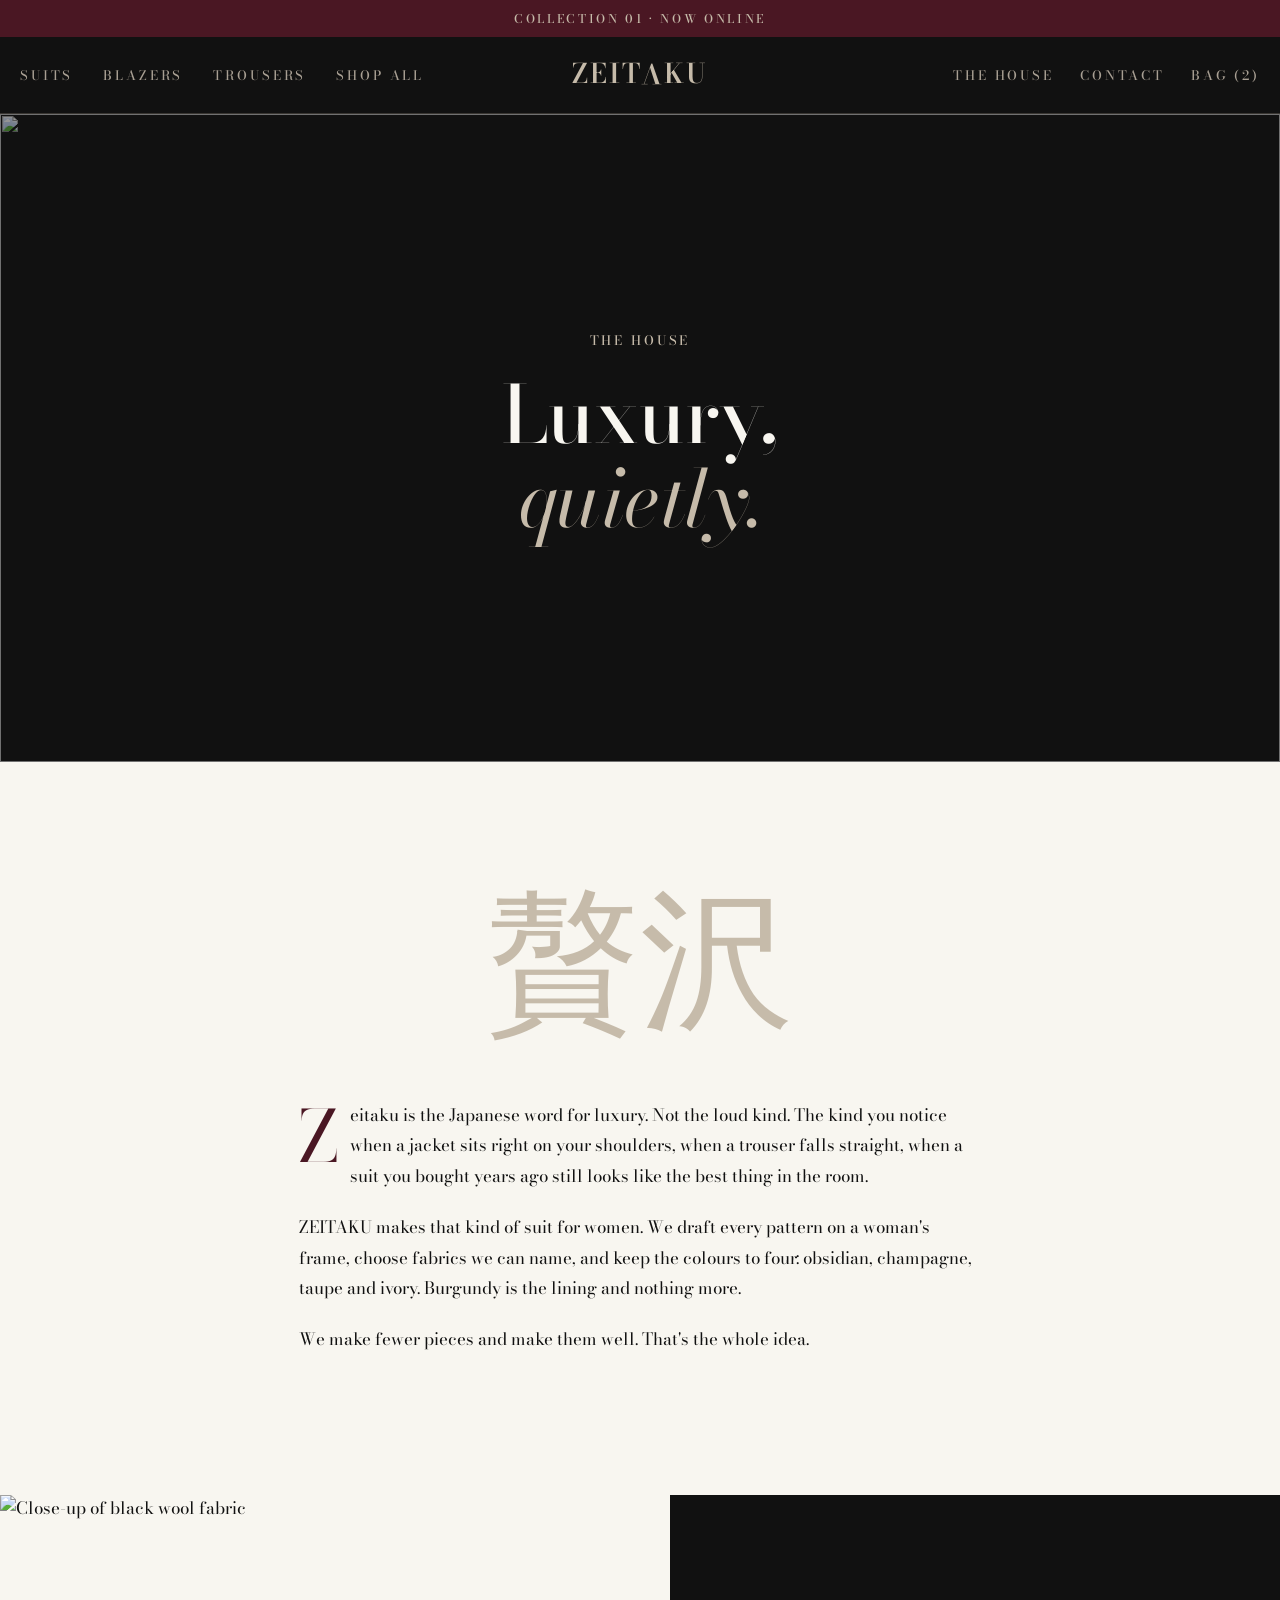
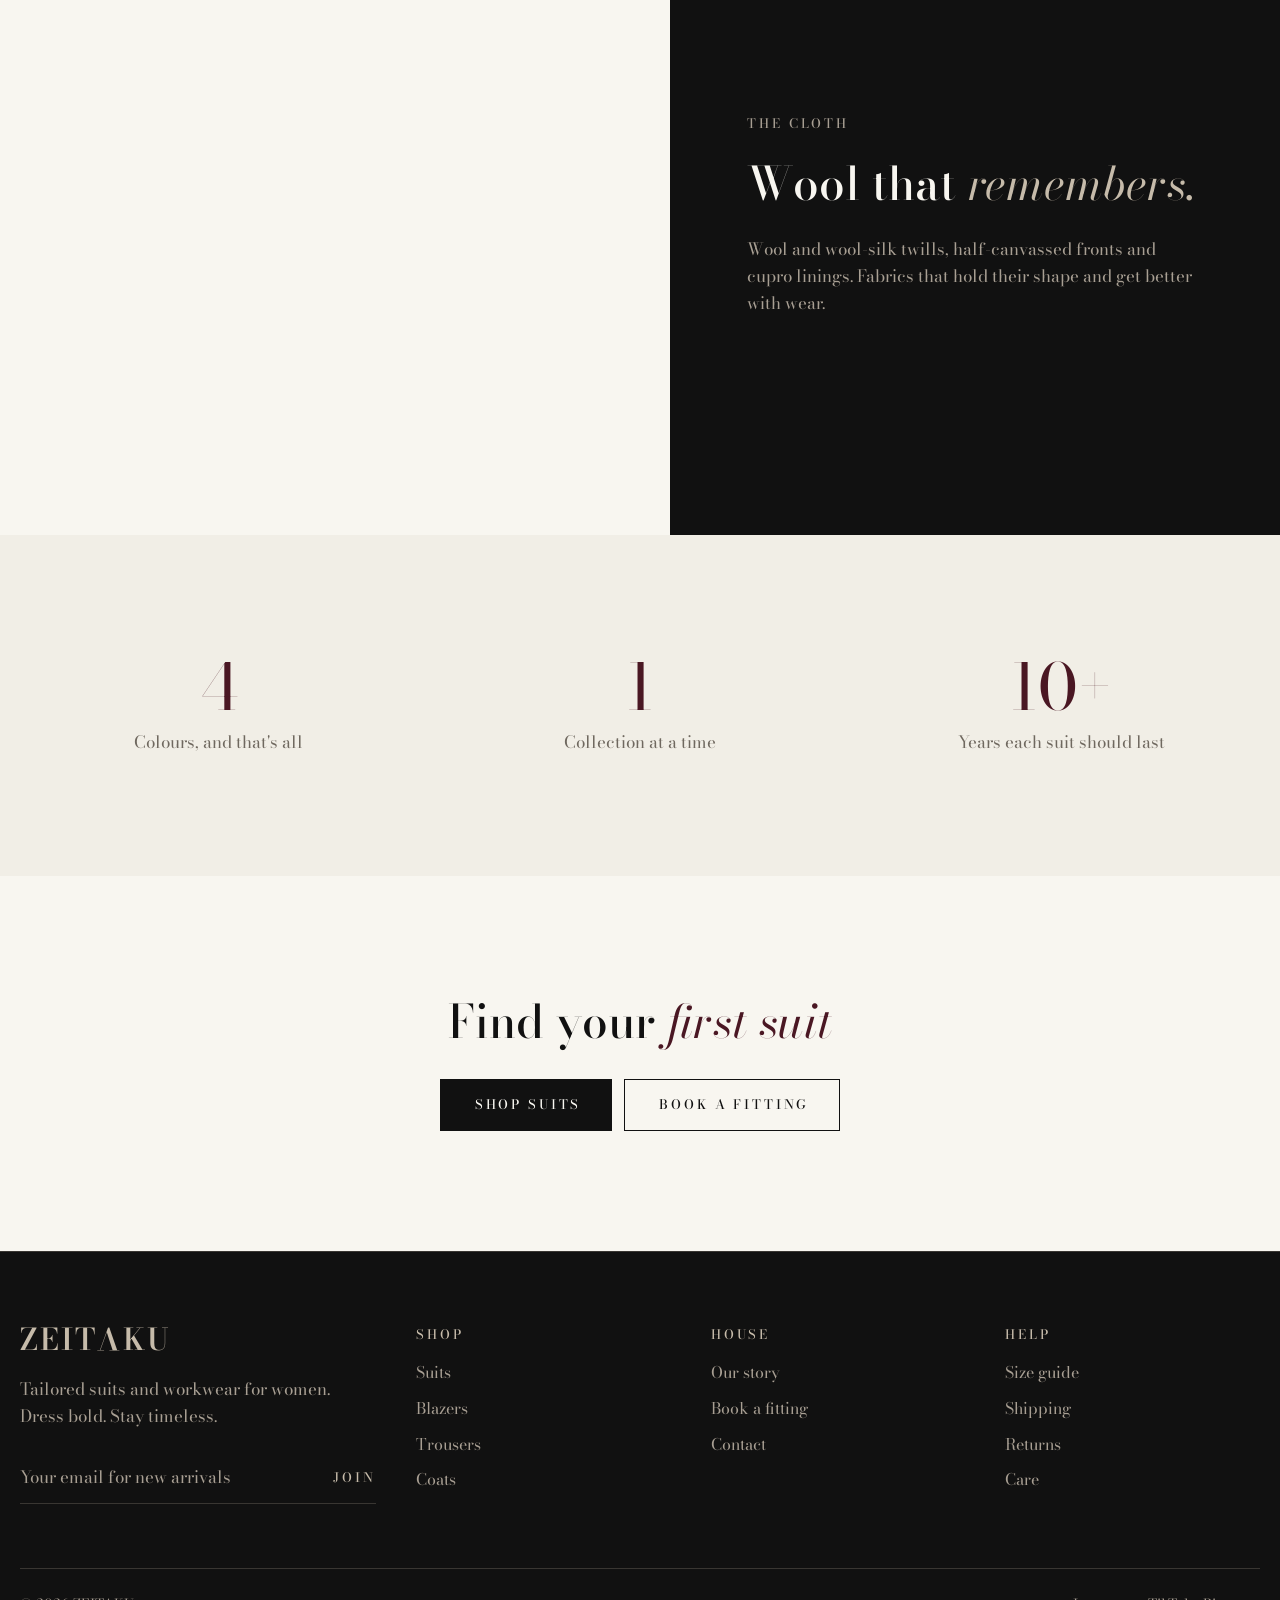
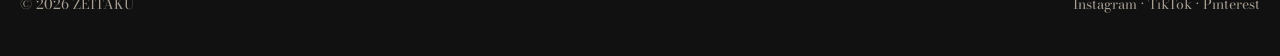
==== commit 51ad6f0d: "Use Bodoni Moda, the wordmark typeface, for all text Body, labels, buttons, forms, headlines and ita" ====
--- a/about.html
+++ b/about.html
@@ -5,7 +5,7 @@
 <meta name="viewport" content="width=device-width, initial-scale=1, viewport-fit=cover">
 <title>The house · ZEITAKU</title>
 <link rel="preconnect" href="https://fonts.googleapis.com"><link rel="preconnect" href="https://fonts.gstatic.com" crossorigin>
-<link rel="stylesheet" href="https://fonts.googleapis.com/css2?family=Bodoni+Moda:ital,opsz,wght@0,6..96,400..700;1,6..96,400..700&family=Cormorant+Garamond:ital,wght@0,300;0,400;0,500;0,600;1,300;1,400;1,500&display=swap">
+<link rel="stylesheet" href="https://fonts.googleapis.com/css2?family=Bodoni+Moda:ital,opsz,wght@0,6..96,400..700;1,6..96,400..700&display=swap">
 <link rel="stylesheet" href="assets/styles.css">
 </head>
 <body data-view="about" data-page="about">
--- a/assets/styles.css
+++ b/assets/styles.css
@@ -6,8 +6,8 @@
   --burgundy:#4A1723; --champagne:#C6BBAA; --taupe:#A89F93; --muted:#6f685f;
   --line-d:rgba(198,187,170,.22); --line-l:rgba(17,17,17,.12);
   --display:'Bodoni Moda','Didot','Bodoni 72',Georgia,serif;
-  --head:'Cormorant Garamond','Cormorant',Garamond,Georgia,serif;
-  --sans:'Cormorant Garamond','Cormorant',Garamond,Georgia,serif;
+  --head:'Bodoni Moda','Didot','Bodoni 72',Georgia,serif;
+  --sans:'Bodoni Moda','Didot','Bodoni 72',Georgia,serif;
   --track:.07em;
   --gutter:max(20px, env(safe-area-inset-left,0px));
   --gutter-r:max(20px, env(safe-area-inset-right,0px));
@@ -15,7 +15,7 @@
 }
 *{box-sizing:border-box}
 html{-webkit-text-size-adjust:100%;scroll-behavior:smooth}
-body{margin:0;font-family:var(--sans);font-weight:400;font-variant-numeric:lining-nums;font-size:18px;line-height:1.6;background:var(--ivory);color:var(--obsidian)}
+body{margin:0;font-family:var(--sans);font-weight:400;font-variant-numeric:lining-nums;font-size:17px;line-height:1.6;background:var(--ivory);color:var(--obsidian)}
 body.dark{background:var(--obsidian);color:var(--ivory)}
 img{max-width:100%;display:block}
 a{color:inherit;text-decoration:none}
@@ -26,35 +26,35 @@
 /* type */
 .wm{font-family:var(--display);font-weight:600;font-variation-settings:'opsz' 18;letter-spacing:var(--track);line-height:1;white-space:nowrap;display:inline-block}
 .wm .a{display:inline-block;transform:rotate(180deg);letter-spacing:0;margin-right:var(--track)}
-.caps{font-family:var(--sans);font-weight:400;text-transform:uppercase;letter-spacing:.28em;font-size:14px}
-.it{font-family:var(--head);font-style:italic;font-weight:300}
-.h1{font-family:var(--head);font-weight:300;font-size:clamp(48px,7vw,104px);line-height:1.04;letter-spacing:-.01em;margin:0;padding-bottom:.06em;text-wrap:balance}
-.h2{font-family:var(--head);font-weight:300;font-size:clamp(34px,4.2vw,56px);line-height:1.1;letter-spacing:-.005em;margin:0;padding-bottom:.06em;text-wrap:balance}
-.h3{font-family:var(--head);font-weight:400;font-size:25px;line-height:1.2;margin:0}
-.h1 em,.h2 em{font-style:italic;font-weight:300}
+.caps{font-family:var(--sans);font-weight:400;text-transform:uppercase;letter-spacing:.28em;font-size:13px}
+.it{font-family:var(--head);font-style:italic;font-weight:400}
+.h1{font-family:var(--head);font-weight:500;font-size:clamp(42px,6.2vw,90px);line-height:1.06;letter-spacing:-.005em;margin:0;padding-bottom:.06em;text-wrap:balance}
+.h2{font-family:var(--head);font-weight:500;font-size:clamp(30px,3.6vw,48px);line-height:1.12;margin:0;padding-bottom:.06em;text-wrap:balance}
+.h3{font-family:var(--head);font-weight:500;font-size:22px;line-height:1.2;margin:0}
+.h1 em,.h2 em{font-style:italic;font-weight:400}
 .muted{color:var(--muted)}
 body.dark .muted{color:var(--taupe)}
 
 /* buttons */
-.btn{display:inline-flex;align-items:center;justify-content:center;gap:12px;height:52px;padding:0 30px 0 34px;font-size:14px;font-weight:400;letter-spacing:.28em;text-transform:uppercase;border:1px solid currentColor;transition:background .25s,color .25s}
+.btn{display:inline-flex;align-items:center;justify-content:center;gap:12px;height:52px;padding:0 30px 0 34px;font-size:13px;font-weight:400;letter-spacing:.28em;text-transform:uppercase;border:1px solid currentColor;transition:background .25s,color .25s}
 .btn.solid{background:var(--obsidian);color:var(--ivory);border-color:var(--obsidian)}
 .btn.solid:hover{background:var(--burgundy);border-color:var(--burgundy)}
 .btn.light{color:var(--champagne)}
 .btn.light:hover{background:var(--champagne);color:var(--obsidian)}
 .btn.ghost:hover{background:var(--obsidian);color:var(--ivory)}
 .btn.block{width:100%}
-.link{font-size:14px;letter-spacing:.24em;text-transform:uppercase;border-bottom:1px solid currentColor;padding-bottom:4px}
+.link{font-size:13px;letter-spacing:.24em;text-transform:uppercase;border-bottom:1px solid currentColor;padding-bottom:4px}
 
 /* announcement + header */
-.announce{background:var(--burgundy);color:var(--champagne);text-align:center;font-size:13px;letter-spacing:.3em;text-transform:uppercase;padding:9px 16px}
+.announce{background:var(--burgundy);color:var(--champagne);text-align:center;font-size:12px;letter-spacing:.3em;text-transform:uppercase;padding:9px 16px}
 .header{position:sticky;top:env(safe-area-inset-top,0px);z-index:40;background:var(--obsidian);color:var(--champagne);border-bottom:1px solid var(--line-d)}
 body::before{content:"";position:fixed;inset:0 0 auto;height:env(safe-area-inset-top,0px);z-index:41;background:var(--obsidian)}
 .header .wrap{display:grid;grid-template-columns:1fr auto 1fr;align-items:center;height:76px}
 .header .brand .wm{font-size:27px}
-.nav{display:flex;gap:30px;font-size:14px;letter-spacing:.24em;text-transform:uppercase}
+.nav{display:flex;gap:30px;font-size:13px;letter-spacing:.24em;text-transform:uppercase}
 .nav a{color:var(--taupe);transition:color .2s;padding:6px 0}
 .nav a:hover,.nav a[aria-current="page"]{color:var(--champagne)}
-.tools{display:flex;justify-content:flex-end;gap:26px;font-size:14px;letter-spacing:.24em;text-transform:uppercase;color:var(--taupe)}
+.tools{display:flex;justify-content:flex-end;gap:26px;font-size:13px;letter-spacing:.24em;text-transform:uppercase;color:var(--taupe)}
 .tools a:hover{color:var(--champagne)}
 .menu-btn{display:none;width:26px;height:18px;position:relative}
 .menu-btn span,.menu-btn::before,.menu-btn::after{content:"";position:absolute;left:0;right:0;height:1px;background:var(--champagne)}
@@ -65,14 +65,14 @@
 .footer{background:var(--obsidian);color:var(--taupe);border-top:1px solid var(--line-d);padding-block:72px 40px}
 .footer .top{display:grid;grid-template-columns:1.4fr repeat(3,1fr);gap:40px}
 .footer .wm{font-size:30px;color:var(--champagne)}
-.footer h4{margin:0 0 16px;font-weight:400;font-size:14px;letter-spacing:.24em;text-transform:uppercase;color:var(--champagne)}
-.footer ul{list-style:none;margin:0;padding:0;display:grid;gap:10px;font-size:17px}
+.footer h4{margin:0 0 16px;font-weight:400;font-size:13px;letter-spacing:.24em;text-transform:uppercase;color:var(--champagne)}
+.footer ul{list-style:none;margin:0;padding:0;display:grid;gap:10px;font-size:16px}
 .footer a:hover{color:var(--ivory)}
 .news{display:flex;margin-top:22px;border-bottom:1px solid var(--line-d);max-width:360px}
 .news input{flex:1;min-width:0;background:none;border:0;color:var(--ivory);font:inherit;padding:12px 0;outline:none}
 .news input::placeholder{color:var(--taupe)}
-.news button{font-size:14px;letter-spacing:.24em;text-transform:uppercase;color:var(--champagne)}
-.footer .bottom{display:flex;justify-content:space-between;gap:16px;flex-wrap:wrap;margin-top:64px;padding-top:24px;border-top:1px solid var(--line-d);font-size:15px}
+.news button{font-size:13px;letter-spacing:.24em;text-transform:uppercase;color:var(--champagne)}
+.footer .bottom{display:flex;justify-content:space-between;gap:16px;flex-wrap:wrap;margin-top:64px;padding-top:24px;border-top:1px solid var(--line-d);font-size:14px}
 
 /* ---------- HOME ---------- */
 .hero{position:relative;min-height:min(92vh,900px);display:grid;align-items:end;background:var(--obsidian);overflow:hidden}
@@ -124,28 +124,28 @@
 .pcard .ph img.alt{opacity:0}
 .pcard:hover .ph img.alt{opacity:1}
 .pcard:hover .ph img{transform:scale(1.03)}
-.pcard .badge{position:absolute;top:12px;left:12px;z-index:2;background:var(--ivory);color:var(--burgundy);font-size:13px;letter-spacing:.2em;text-transform:uppercase;padding:5px 9px 5px 11px}
-.pcard .quick{position:absolute;left:12px;right:12px;bottom:12px;z-index:2;background:rgba(248,246,240,.94);color:var(--obsidian);text-align:center;font-size:13px;letter-spacing:.26em;text-transform:uppercase;padding:12px;opacity:0;transform:translateY(6px);transition:.3s}
+.pcard .badge{position:absolute;top:12px;left:12px;z-index:2;background:var(--ivory);color:var(--burgundy);font-size:12px;letter-spacing:.2em;text-transform:uppercase;padding:5px 9px 5px 11px}
+.pcard .quick{position:absolute;left:12px;right:12px;bottom:12px;z-index:2;background:rgba(248,246,240,.94);color:var(--obsidian);text-align:center;font-size:12px;letter-spacing:.26em;text-transform:uppercase;padding:12px;opacity:0;transform:translateY(6px);transition:.3s}
 .pcard:hover .quick{opacity:1;transform:none}
 .pcard .meta{display:flex;justify-content:space-between;gap:12px;align-items:baseline}
-.pcard .nm{font-family:var(--head);font-weight:500;font-size:20px;line-height:1.2}
-.pcard .pr{font-size:17px;font-variant-numeric:lining-nums tabular-nums;white-space:nowrap}
-.pcard .sub{font-size:15px;color:var(--muted);margin-top:-8px;display:flex;gap:8px;align-items:center}
+.pcard .nm{font-family:var(--head);font-weight:500;font-size:17px;line-height:1.25}
+.pcard .pr{font-size:16px;font-variant-numeric:lining-nums tabular-nums;white-space:nowrap}
+.pcard .sub{font-size:14px;color:var(--muted);margin-top:-8px;display:flex;gap:8px;align-items:center}
 body.dark .pcard .sub{color:var(--taupe)}
 .dot{width:10px;height:10px;border-radius:50%;display:inline-block;border:1px solid var(--line-l)}
 
 /* ---------- SHOP ---------- */
 .page-head{padding-block:72px 40px;border-bottom:1px solid var(--line-l)}
-.crumbs{font-size:14px;letter-spacing:.18em;text-transform:uppercase;color:var(--muted);display:flex;gap:10px;margin-bottom:22px;flex-wrap:wrap}
+.crumbs{font-size:13px;letter-spacing:.18em;text-transform:uppercase;color:var(--muted);display:flex;gap:10px;margin-bottom:22px;flex-wrap:wrap}
 .crumbs a:hover{color:var(--burgundy)}
 .page-head .h1 em{color:var(--burgundy)}
 .page-head p{max-width:52ch;margin:18px 0 0;color:var(--muted)}
 .toolbar{display:flex;justify-content:space-between;align-items:center;gap:16px;padding-block:22px;border-bottom:1px solid var(--line-l);margin-bottom:40px;flex-wrap:wrap;position:sticky;top:calc(76px + env(safe-area-inset-top,0px));background:var(--ivory);z-index:20}
 .tabs{display:flex;gap:8px;flex-wrap:wrap}
-.tab{font-size:14px;letter-spacing:.2em;text-transform:uppercase;padding:9px 14px 9px 17px;border:1px solid var(--line-l);color:var(--muted);transition:.2s}
+.tab{font-size:13px;letter-spacing:.2em;text-transform:uppercase;padding:9px 14px 9px 17px;border:1px solid var(--line-l);color:var(--muted);transition:.2s}
 .tab:hover{color:var(--obsidian);border-color:var(--obsidian)}
 .tab[aria-pressed="true"]{background:var(--obsidian);color:var(--ivory);border-color:var(--obsidian)}
-.sort{display:flex;align-items:center;gap:18px;font-size:15px;color:var(--muted)}
+.sort{display:flex;align-items:center;gap:18px;font-size:14px;color:var(--muted)}
 .sort select{font:inherit;color:var(--obsidian);background:transparent;border:0;border-bottom:1px solid var(--line-l);padding:6px 22px 6px 0;appearance:none;background-image:linear-gradient(45deg,transparent 50%,var(--obsidian) 50%),linear-gradient(135deg,var(--obsidian) 50%,transparent 50%);background-position:right 6px center,right 1px center;background-size:5px 5px;background-repeat:no-repeat;cursor:pointer}
 .editorial-break{grid-column:span 2;position:relative;overflow:hidden;background:var(--obsidian);color:var(--ivory);display:flex;align-items:flex-end;min-height:100%}
 .editorial-break img{position:absolute;inset:0;width:100%;height:100%;object-fit:cover;opacity:.7}
@@ -164,30 +164,30 @@
 .info{display:flex;flex-direction:column;gap:28px;padding-top:8px}
 .info .h1{font-size:clamp(34px,3.6vw,52px)}
 .price{font-size:20px;font-variant-numeric:lining-nums tabular-nums}
-.price small{font-size:15px;color:var(--muted);margin-left:10px}
-.opt-head{display:flex;justify-content:space-between;align-items:baseline;margin-bottom:12px;font-size:15px}
-.opt-head .caps{font-size:13px}
+.price small{font-size:14px;color:var(--muted);margin-left:10px}
+.opt-head{display:flex;justify-content:space-between;align-items:baseline;margin-bottom:12px;font-size:14px}
+.opt-head .caps{font-size:12px}
 .swatches{display:flex;gap:10px}
 .swatch{width:34px;height:34px;border-radius:50%;border:1px solid var(--line-l);position:relative}
 .swatch[aria-pressed="true"]::after{content:"";position:absolute;inset:-5px;border-radius:50%;border:1px solid var(--obsidian)}
 .sizes{display:grid;grid-template-columns:repeat(6,minmax(0,1fr));gap:8px}
-.size{height:46px;border:1px solid var(--line-l);font-size:16px;font-variant-numeric:lining-nums tabular-nums;transition:.2s}
+.size{height:46px;border:1px solid var(--line-l);font-size:15px;font-variant-numeric:lining-nums tabular-nums;transition:.2s}
 .size:hover{border-color:var(--obsidian)}
 .size[aria-pressed="true"]{background:var(--obsidian);color:var(--ivory);border-color:var(--obsidian)}
 .size:disabled{color:#bdb6ab;text-decoration:line-through;cursor:not-allowed}
 .buy{display:grid;grid-template-columns:1fr 52px;gap:10px}
-.fav{border:1px solid var(--line-l);display:flex;align-items:center;justify-content:center;font-size:18px}
+.fav{border:1px solid var(--line-l);display:flex;align-items:center;justify-content:center;font-size:17px}
 .fav[aria-pressed="true"]{color:var(--burgundy);border-color:var(--burgundy)}
-.perks{display:grid;gap:10px;font-size:16px;color:var(--muted);padding-block:4px}
+.perks{display:grid;gap:10px;font-size:15px;color:var(--muted);padding-block:4px}
 .perks div{display:flex;gap:12px}
 .perks div::before{content:"";width:16px;height:1px;background:var(--champagne);margin-top:11px;flex:none}
 .acc{border-top:1px solid var(--line-l)}
 .acc details{border-bottom:1px solid var(--line-l)}
-.acc summary{list-style:none;cursor:pointer;display:flex;justify-content:space-between;align-items:center;padding:20px 0;font-size:14px;letter-spacing:.24em;text-transform:uppercase}
+.acc summary{list-style:none;cursor:pointer;display:flex;justify-content:space-between;align-items:center;padding:20px 0;font-size:13px;letter-spacing:.24em;text-transform:uppercase}
 .acc summary::-webkit-details-marker{display:none}
-.acc summary::after{content:"+";font-size:18px;letter-spacing:0;font-weight:300}
+.acc summary::after{content:"+";font-size:17px;letter-spacing:0;font-weight:300}
 .acc details[open] summary::after{content:"–"}
-.acc .body{padding:0 0 22px;color:#3d3833;font-size:17px;max-width:56ch}
+.acc .body{padding:0 0 22px;color:#3d3833;font-size:16px;max-width:56ch}
 .acc .body ul{margin:0;padding-left:18px}
 .look{background:var(--paper);padding-block:96px}
 
@@ -198,34 +198,34 @@
 .line .ph{aspect-ratio:3/4;overflow:hidden;background:var(--paper)}
 .line .ph img{width:100%;height:100%;object-fit:cover}
 .line .d{display:flex;flex-direction:column;gap:6px;min-width:0}
-.line .d .muted{font-size:16px}
+.line .d .muted{font-size:15px}
 .qty{display:inline-flex;align-items:center;border:1px solid var(--line-l);margin-top:auto;align-self:flex-start}
-.qty button{width:38px;height:38px;font-size:18px}
+.qty button{width:38px;height:38px;font-size:17px}
 .qty span{min-width:28px;text-align:center;font-variant-numeric:lining-nums tabular-nums}
 .line .r{display:flex;flex-direction:column;justify-content:space-between;align-items:flex-end;font-variant-numeric:lining-nums tabular-nums}
-.line .r button{font-size:14px;letter-spacing:.18em;text-transform:uppercase;color:var(--muted);border-bottom:1px solid currentColor}
+.line .r button{font-size:13px;letter-spacing:.18em;text-transform:uppercase;color:var(--muted);border-bottom:1px solid currentColor}
 .summary{background:var(--paper);padding:36px;position:sticky;top:calc(100px + env(safe-area-inset-top,0px));display:flex;flex-direction:column;gap:18px}
-.summary .row{display:flex;justify-content:space-between;font-size:17px;font-variant-numeric:lining-nums tabular-nums}
-.summary .row.total{border-top:1px solid var(--line-l);padding-top:18px;font-size:18px;font-weight:400}
+.summary .row{display:flex;justify-content:space-between;font-size:16px;font-variant-numeric:lining-nums tabular-nums}
+.summary .row.total{border-top:1px solid var(--line-l);padding-top:18px;font-size:17px;font-weight:400}
 .promo{display:flex;border-bottom:1px solid var(--line-l)}
 .promo input{flex:1;min-width:0;border:0;background:none;font:inherit;padding:10px 0;outline:none}
-.promo button{font-size:14px;letter-spacing:.2em;text-transform:uppercase}
-.note{font-size:15px;color:var(--muted);text-align:center}
+.promo button{font-size:13px;letter-spacing:.2em;text-transform:uppercase}
+.note{font-size:14px;color:var(--muted);text-align:center}
 
 .co{display:grid;grid-template-columns:minmax(0,1.4fr) minmax(0,1fr);gap:64px;padding-block:48px 120px;align-items:start}
-.steps{display:flex;gap:28px;font-size:14px;letter-spacing:.2em;text-transform:uppercase;color:var(--muted);margin-bottom:40px;flex-wrap:wrap}
+.steps{display:flex;gap:28px;font-size:13px;letter-spacing:.2em;text-transform:uppercase;color:var(--muted);margin-bottom:40px;flex-wrap:wrap}
 .steps b{font-weight:400;color:var(--obsidian);border-bottom:1px solid var(--burgundy);padding-bottom:4px}
 .fs{border:0;padding:0;margin:0 0 44px}
 .fs legend{font-family:var(--head);font-weight:500;font-size:24px;margin-bottom:20px;padding:0}
 .fields{display:grid;grid-template-columns:1fr 1fr;gap:16px}
 .fields .full{grid-column:1/-1}
-.field{display:flex;flex-direction:column;gap:6px;font-size:14px;letter-spacing:.14em;text-transform:uppercase;color:var(--muted)}
-.field input,.field select{font:inherit;font-size:18px;letter-spacing:0;text-transform:none;color:var(--obsidian);background:transparent;border:1px solid var(--line-l);height:50px;padding:0 14px;outline:none;border-radius:0}
+.field{display:flex;flex-direction:column;gap:6px;font-size:13px;letter-spacing:.14em;text-transform:uppercase;color:var(--muted)}
+.field input,.field select{font:inherit;font-size:17px;letter-spacing:0;text-transform:none;color:var(--obsidian);background:transparent;border:1px solid var(--line-l);height:50px;padding:0 14px;outline:none;border-radius:0}
 .field input:focus,.field select:focus{border-color:var(--obsidian)}
-.radio{display:flex;justify-content:space-between;align-items:center;border:1px solid var(--line-l);padding:16px 18px;margin-bottom:10px;cursor:pointer;font-size:17px}
+.radio{display:flex;justify-content:space-between;align-items:center;border:1px solid var(--line-l);padding:16px 18px;margin-bottom:10px;cursor:pointer;font-size:16px}
 .radio:has(input:checked){border-color:var(--obsidian)}
 .radio input{accent-color:var(--burgundy);margin-right:12px}
-.mini{display:grid;grid-template-columns:64px 1fr auto;gap:14px;align-items:center;font-size:16px}
+.mini{display:grid;grid-template-columns:64px 1fr auto;gap:14px;align-items:center;font-size:15px}
 .mini img{aspect-ratio:3/4;object-fit:cover;width:64px}
 
 /* ---------- ABOUT / CONTACT ---------- */
@@ -233,7 +233,7 @@
 .about-hero img{position:absolute;inset:0;width:100%;height:100%;object-fit:cover;opacity:.55}
 .about-hero .wrap{position:relative;text-align:center}
 .about-hero .h1 em{color:var(--champagne)}
-.prose{max-width:62ch;margin:0 auto;font-size:18px;line-height:1.8}
+.prose{max-width:62ch;margin:0 auto;font-size:17px;line-height:1.8}
 .prose p{margin:0 0 1.2em}
 .prose .dropcap::first-letter{font-family:var(--head);font-size:4.2em;float:left;line-height:.8;padding:8px 12px 0 0;color:var(--burgundy)}
 .kanji{font-family:var(--head);font-size:clamp(80px,12vw,160px);line-height:1;color:var(--champagne)}
@@ -243,9 +243,9 @@
 .contact{display:grid;grid-template-columns:minmax(0,1fr) minmax(0,1.2fr);gap:80px;padding-block:72px 120px}
 .contact .info-list{display:grid;gap:28px;margin-top:36px}
 .contact .info-list div{border-top:1px solid var(--line-l);padding-top:18px}
-.contact textarea{font:inherit;font-size:18px;color:var(--obsidian);background:transparent;border:1px solid var(--line-l);min-height:140px;padding:14px;resize:vertical;outline:none;border-radius:0}
+.contact textarea{font:inherit;font-size:17px;color:var(--obsidian);background:transparent;border:1px solid var(--line-l);min-height:140px;padding:14px;resize:vertical;outline:none;border-radius:0}
 .contact textarea:focus{border-color:var(--obsidian)}
-.toast{position:fixed;left:50%;bottom:calc(24px + env(safe-area-inset-bottom,0px));transform:translate(-50%,20px);background:var(--obsidian);color:var(--champagne);padding:14px 22px;font-size:14px;letter-spacing:.22em;text-transform:uppercase;opacity:0;transition:.3s;z-index:60;pointer-events:none;max-width:calc(100% - 32px);text-align:center}
+.toast{position:fixed;left:50%;bottom:calc(24px + env(safe-area-inset-bottom,0px));transform:translate(-50%,20px);background:var(--obsidian);color:var(--champagne);padding:14px 22px;font-size:13px;letter-spacing:.22em;text-transform:uppercase;opacity:0;transition:.3s;z-index:60;pointer-events:none;max-width:calc(100% - 32px);text-align:center}
 .toast.show{opacity:1;transform:translate(-50%,0)}
 
 /* ---------- RESPONSIVE ---------- */
@@ -263,10 +263,10 @@
   .menu-btn{display:block}
   .drawer{display:block;position:fixed;inset:0;z-index:50;background:var(--obsidian);color:var(--champagne);padding:calc(28px + env(safe-area-inset-top,0px)) var(--gutter-r) 32px var(--gutter);transform:translateX(-100%);transition:transform .35s cubic-bezier(.2,.7,.2,1);display:flex;flex-direction:column;gap:36px}
   .drawer.open{transform:none}
-  .drawer .close{align-self:flex-end;font-size:14px;letter-spacing:.24em;text-transform:uppercase;color:var(--taupe)}
+  .drawer .close{align-self:flex-end;font-size:13px;letter-spacing:.24em;text-transform:uppercase;color:var(--taupe)}
   .drawer nav{display:flex;flex-direction:column;gap:18px}
   .drawer nav a{font-family:var(--head);font-size:34px;line-height:1.1}
-  .drawer .foot{margin-top:auto;display:flex;gap:24px;font-size:14px;letter-spacing:.24em;text-transform:uppercase;color:var(--taupe)}
+  .drawer .foot{margin-top:auto;display:flex;gap:24px;font-size:13px;letter-spacing:.24em;text-transform:uppercase;color:var(--taupe)}
   .toolbar{top:calc(64px + env(safe-area-inset-top,0px))}
   .split,.pdp,.bag,.co,.contact{grid-template-columns:1fr;gap:40px}
   .split .media{min-height:440px}
@@ -283,7 +283,7 @@
 @media (max-width:640px){
   .grid,.grid.three{grid-template-columns:repeat(2,minmax(0,1fr));gap:32px 12px}
   .editorial-break{grid-column:1/-1;min-height:380px}
-  .pcard .nm{font-size:18px}
+  .pcard .nm{font-size:17px}
   .pcard .meta{flex-direction:column;gap:2px}
   .pcard .quick{display:none}
   .hero .wrap{padding-block:0 44px}
@@ -299,6 +299,8 @@
 }
 @media (prefers-reduced-motion:reduce){*{transition:none!important;scroll-behavior:auto!important}}
 
-/* all-Cormorant pass: labels, buttons and UI text need a heavier weight to hold up small */
+/* single-typeface pass (Bodoni Moda everywhere): labels, buttons and UI text need a heavier weight to hold up small */
 .caps,.btn,.nav,.tools,.link,.tab,.announce,.crumbs,.size,.quick,.badge,.acc summary,.steps,.field,.news button,.promo button,.footer h4,.drawer .close,.drawer .foot,.line .r button,.opt-head,.pcard .pr,.price{font-weight:500}
-.caps,.btn,.nav,.tools,.link,.tab,.announce,.badge,.quick,.acc summary,.footer h4{letter-spacing:.2em}
+.caps,.btn,.nav,.tools,.link,.tab,.announce,.badge,.quick,.acc summary,.footer h4{letter-spacing:.22em}
+
+@media (max-width:1080px) and (min-width:641px){#new-in .pcard:nth-child(4){display:none}}
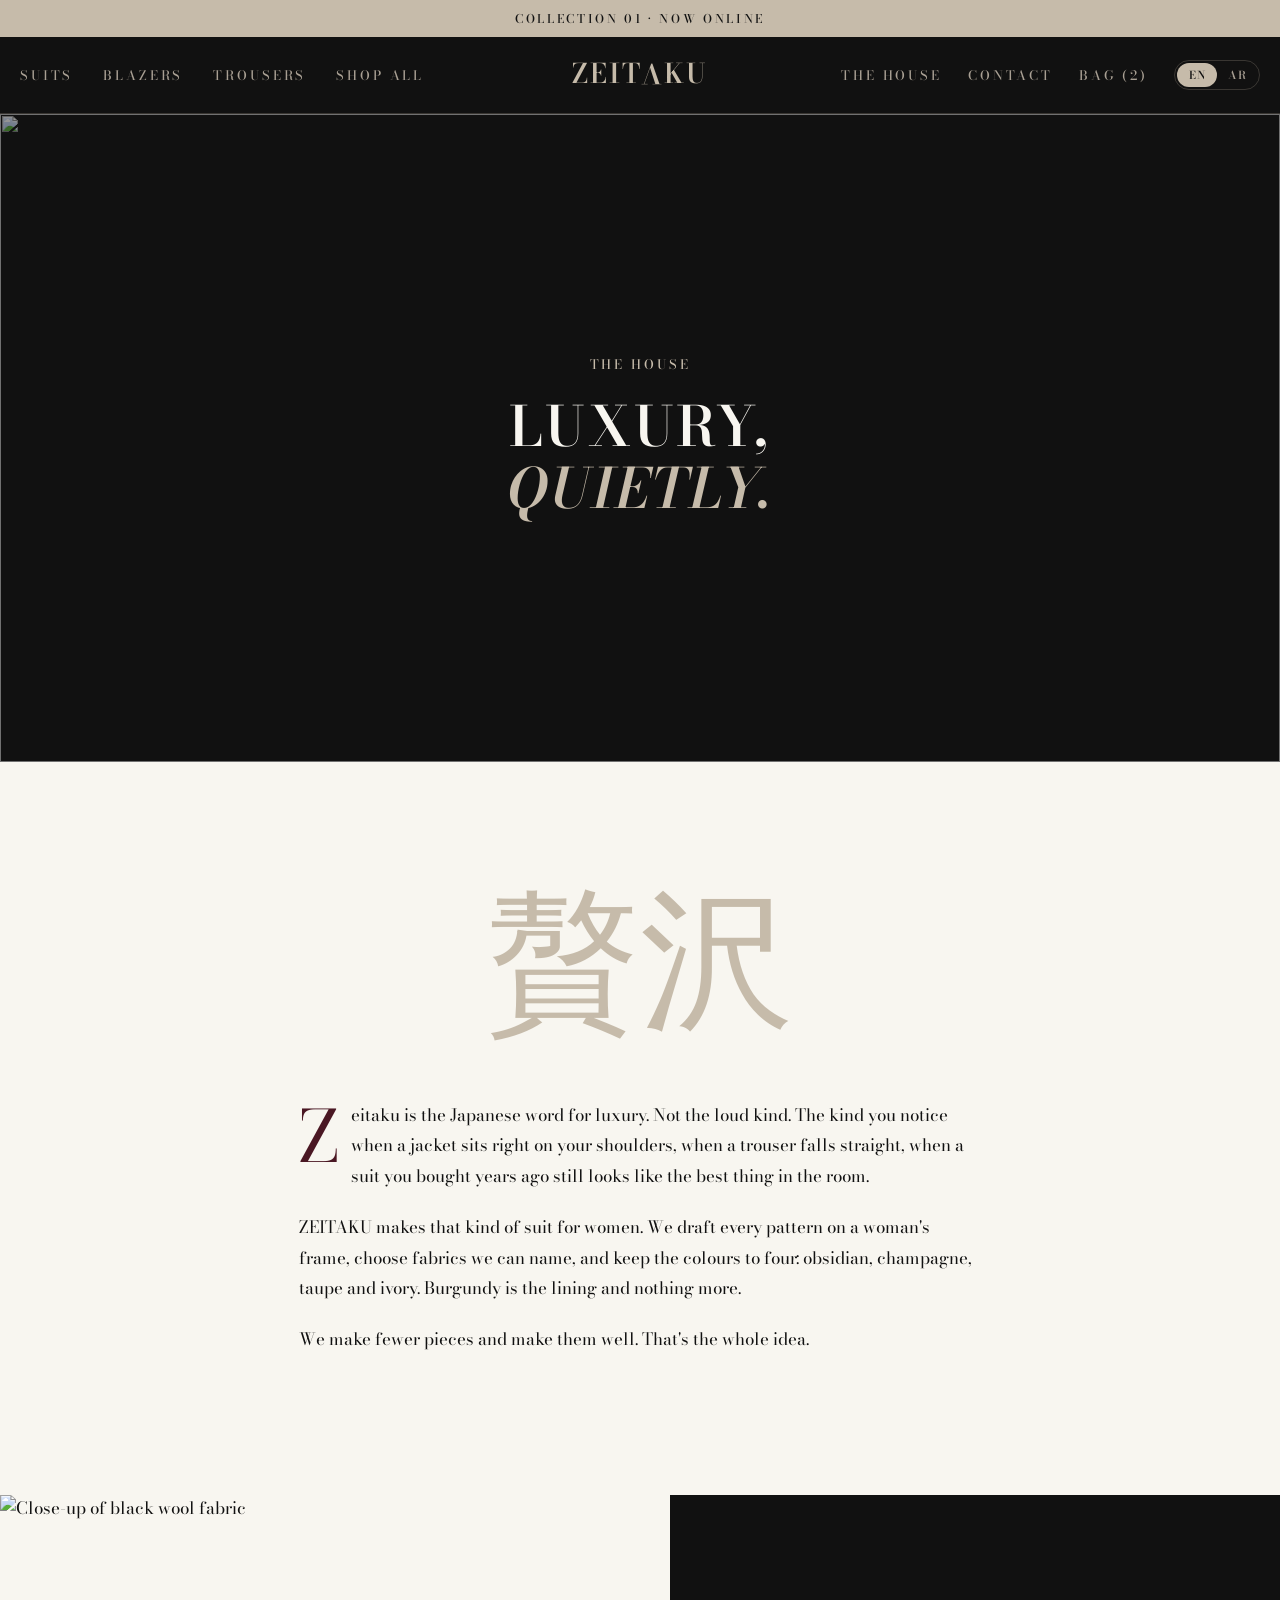
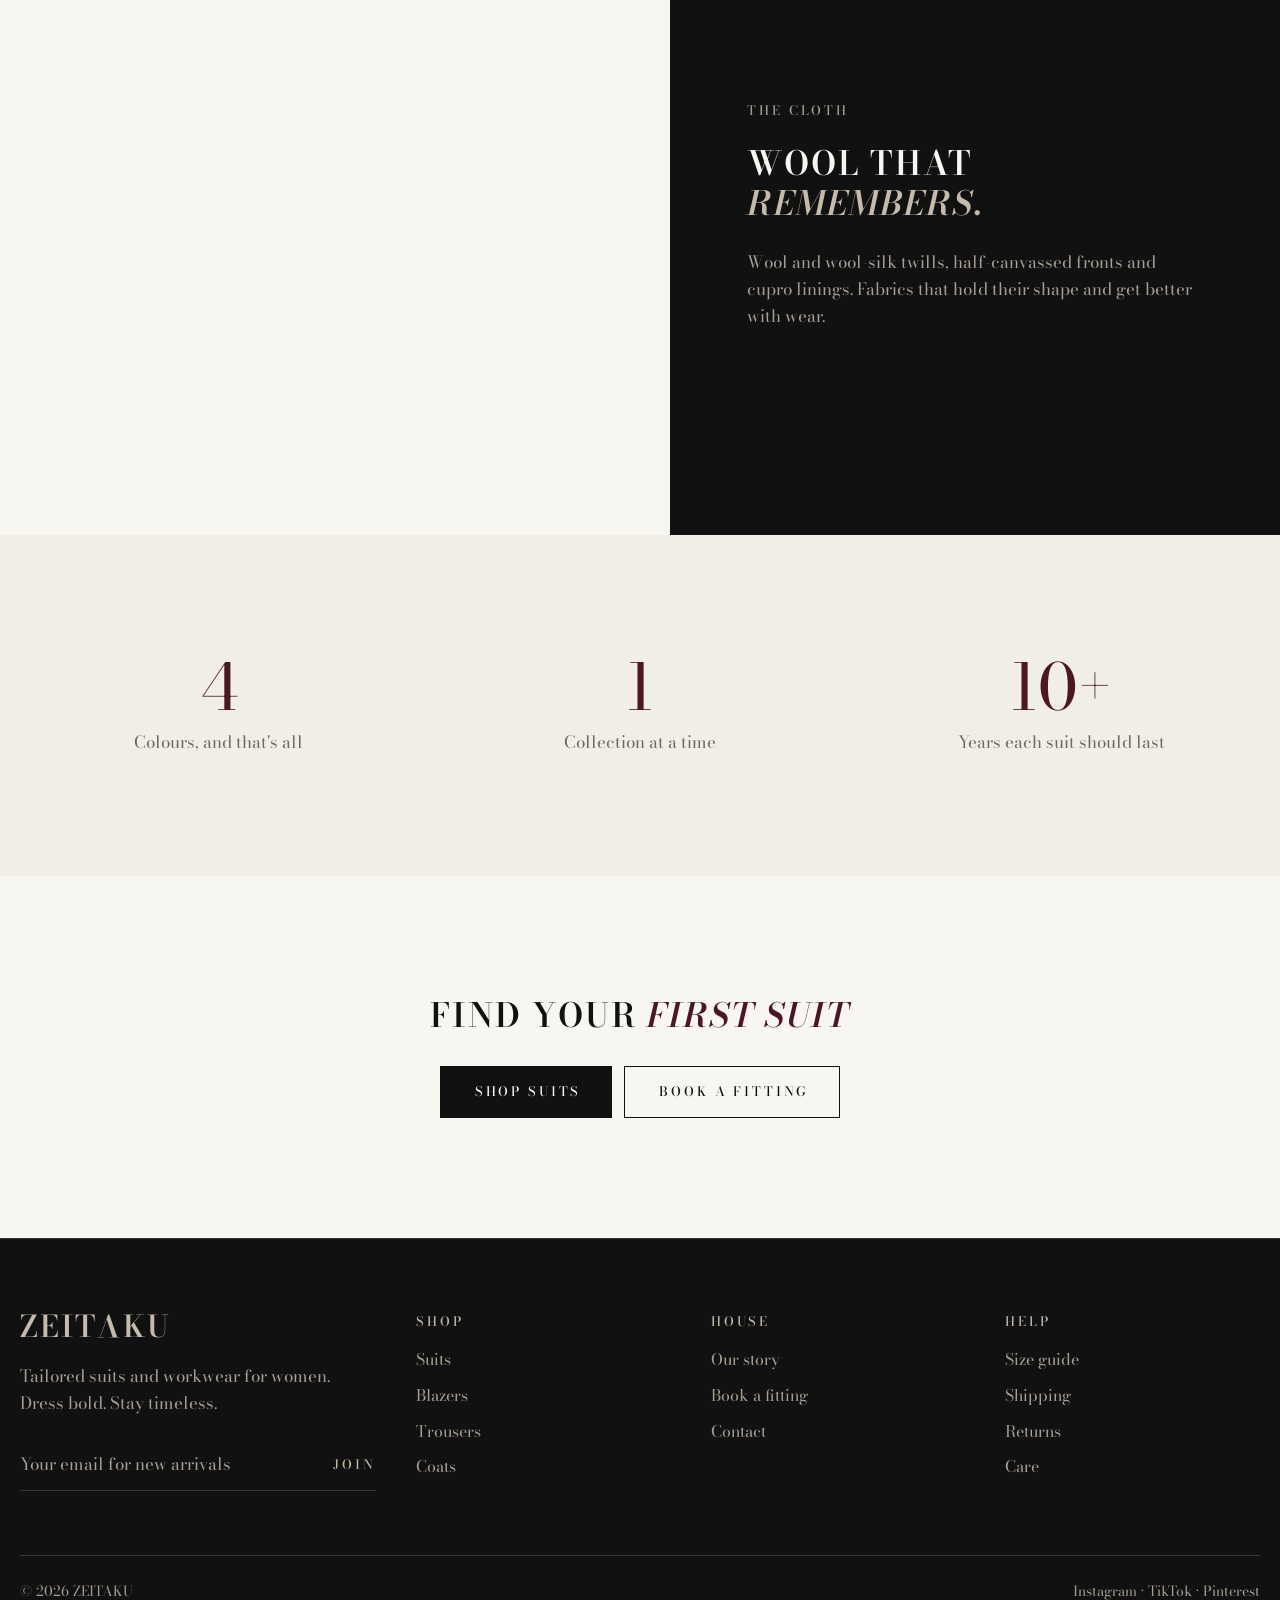
==== commit 2e9970b3: "Add Arabic version and EN/AR switch; champagne announcement bar - EN | AR segmented switch at the en" ====
--- a/about.html
+++ b/about.html
@@ -54,5 +54,6 @@
 </section>
 
 <script src="assets/app.js"></script>
+<script src="assets/i18n.js"></script>
 </body>
 </html>
--- a/assets/styles.css
+++ b/assets/styles.css
@@ -15,7 +15,7 @@
 }
 *{box-sizing:border-box}
 html{-webkit-text-size-adjust:100%;scroll-behavior:smooth}
-body{margin:0;font-family:var(--sans);font-weight:400;font-variant-numeric:lining-nums;font-size:17px;line-height:1.6;background:var(--ivory);color:var(--obsidian)}
+body{margin:0;font-family:var(--sans);font-weight:400;font-variation-settings:'opsz' 18;font-variant-numeric:lining-nums;font-size:17px;line-height:1.6;background:var(--ivory);color:var(--obsidian)}
 body.dark{background:var(--obsidian);color:var(--ivory)}
 img{max-width:100%;display:block}
 a{color:inherit;text-decoration:none}
@@ -27,11 +27,11 @@
 .wm{font-family:var(--display);font-weight:600;font-variation-settings:'opsz' 18;letter-spacing:var(--track);line-height:1;white-space:nowrap;display:inline-block}
 .wm .a{display:inline-block;transform:rotate(180deg);letter-spacing:0;margin-right:var(--track)}
 .caps{font-family:var(--sans);font-weight:400;text-transform:uppercase;letter-spacing:.28em;font-size:13px}
-.it{font-family:var(--head);font-style:italic;font-weight:400}
-.h1{font-family:var(--head);font-weight:500;font-size:clamp(42px,6.2vw,90px);line-height:1.06;letter-spacing:-.005em;margin:0;padding-bottom:.06em;text-wrap:balance}
-.h2{font-family:var(--head);font-weight:500;font-size:clamp(30px,3.6vw,48px);line-height:1.12;margin:0;padding-bottom:.06em;text-wrap:balance}
-.h3{font-family:var(--head);font-weight:500;font-size:22px;line-height:1.2;margin:0}
-.h1 em,.h2 em{font-style:italic;font-weight:400}
+.it{font-family:var(--head);font-style:italic;font-weight:600;font-variation-settings:'opsz' 18}
+.h1{font-family:var(--head);font-weight:600;font-variation-settings:'opsz' 18;font-size:clamp(42px,6.2vw,90px);line-height:1.06;letter-spacing:-.005em;margin:0;padding-bottom:.06em;text-wrap:balance}
+.h2{font-family:var(--head);font-weight:600;font-variation-settings:'opsz' 18;font-size:clamp(30px,3.6vw,48px);line-height:1.12;margin:0;padding-bottom:.06em;text-wrap:balance}
+.h3{font-family:var(--head);font-weight:600;font-variation-settings:'opsz' 18;font-size:22px;line-height:1.2;margin:0}
+.h1 em,.h2 em{font-style:italic;font-weight:600}
 .muted{color:var(--muted)}
 body.dark .muted{color:var(--taupe)}
 
@@ -46,7 +46,7 @@
 .link{font-size:13px;letter-spacing:.24em;text-transform:uppercase;border-bottom:1px solid currentColor;padding-bottom:4px}
 
 /* announcement + header */
-.announce{background:var(--burgundy);color:var(--champagne);text-align:center;font-size:12px;letter-spacing:.3em;text-transform:uppercase;padding:9px 16px}
+.announce{background:var(--champagne);color:var(--obsidian);text-align:center;font-size:12px;letter-spacing:.3em;text-transform:uppercase;padding:9px 16px}
 .header{position:sticky;top:env(safe-area-inset-top,0px);z-index:40;background:var(--obsidian);color:var(--champagne);border-bottom:1px solid var(--line-d)}
 body::before{content:"";position:fixed;inset:0 0 auto;height:env(safe-area-inset-top,0px);z-index:41;background:var(--obsidian)}
 .header .wrap{display:grid;grid-template-columns:1fr auto 1fr;align-items:center;height:76px}
@@ -124,11 +124,11 @@
 .pcard .ph img.alt{opacity:0}
 .pcard:hover .ph img.alt{opacity:1}
 .pcard:hover .ph img{transform:scale(1.03)}
-.pcard .badge{position:absolute;top:12px;left:12px;z-index:2;background:var(--ivory);color:var(--burgundy);font-size:12px;letter-spacing:.2em;text-transform:uppercase;padding:5px 9px 5px 11px}
+.pcard .badge{position:absolute;top:12px;inset-inline-start:12px;z-index:2;background:var(--ivory);color:var(--burgundy);font-size:12px;letter-spacing:.2em;text-transform:uppercase;padding:5px 9px 5px 11px}
 .pcard .quick{position:absolute;left:12px;right:12px;bottom:12px;z-index:2;background:rgba(248,246,240,.94);color:var(--obsidian);text-align:center;font-size:12px;letter-spacing:.26em;text-transform:uppercase;padding:12px;opacity:0;transform:translateY(6px);transition:.3s}
 .pcard:hover .quick{opacity:1;transform:none}
 .pcard .meta{display:flex;justify-content:space-between;gap:12px;align-items:baseline}
-.pcard .nm{font-family:var(--head);font-weight:500;font-size:17px;line-height:1.25}
+.pcard .nm{font-family:var(--head);font-weight:600;font-size:17px;line-height:1.25}
 .pcard .pr{font-size:16px;font-variant-numeric:lining-nums tabular-nums;white-space:nowrap}
 .pcard .sub{font-size:14px;color:var(--muted);margin-top:-8px;display:flex;gap:8px;align-items:center}
 body.dark .pcard .sub{color:var(--taupe)}
@@ -304,3 +304,65 @@
 .caps,.btn,.nav,.tools,.link,.tab,.announce,.badge,.quick,.acc summary,.footer h4{letter-spacing:.22em}
 
 @media (max-width:1080px) and (min-width:641px){#new-in .pcard:nth-child(4){display:none}}
+
+/* All-caps headline system: headlines, product names and accents set in
+   spaced capitals like the wordmark, about 30% smaller. Running text
+   (paragraphs, form inputs) stays in sentence case so it reads easily. */
+.h1,.h2,.h3,.pcard .nm,.fs legend,.drawer nav a,.lines div,.mini div{text-transform:uppercase}
+.h1{font-size:clamp(32px,4.3vw,62px);letter-spacing:.05em;line-height:1.12}
+.h2{font-size:clamp(24px,2.6vw,34px);letter-spacing:.06em;line-height:1.18}
+.h3{font-size:17px;letter-spacing:.08em}
+.pcard .nm{font-size:14px;letter-spacing:.08em;line-height:1.35}
+.info .h1{font-size:clamp(26px,2.6vw,36px)}
+.statement .h2{font-size:clamp(24px,3vw,40px);max-width:28ch}
+.cat .lbl .h3{font-size:19px}
+.drawer nav a{font-size:26px;letter-spacing:.06em}
+.fs legend{font-size:18px;letter-spacing:.08em}
+
+/* ---------- language toggle + Arabic (RTL) ---------- */
+.lang-btn{font:inherit;color:var(--champagne);letter-spacing:0;text-transform:none;font-size:15px;border:1px solid var(--line-d);padding:4px 12px;transition:.2s}
+.lang-btn:hover{background:var(--champagne);color:var(--obsidian)}
+.drawer .lang-btn{align-self:flex-start}
+html[lang="ar"]{--head:'Bodoni Moda','Amiri',Georgia,serif;--sans:'Bodoni Moda','Amiri',Georgia,serif}
+html[lang="ar"] body{font-size:19px;line-height:1.9}
+html[lang="ar"] *:not(.wm):not(.wm *){letter-spacing:0!important;font-style:normal!important}
+html[lang="ar"] .h1,html[lang="ar"] .h2{line-height:1.45}
+html[lang="ar"] .caps,html[lang="ar"] .btn,html[lang="ar"] .nav,html[lang="ar"] .tools,html[lang="ar"] .link,html[lang="ar"] .tab,html[lang="ar"] .announce{font-size:15px}
+html[lang="ar"] .h1 em,html[lang="ar"] .h2 em,html[lang="ar"] .it{font-weight:400}
+[dir="rtl"] .wm{direction:ltr;unicode-bidi:isolate}
+[dir="rtl"] .sort select{background-position:left 1px center,left 6px center;padding:6px 0 6px 22px}
+[dir="rtl"] .prose .dropcap::first-letter{float:none;font-size:inherit;padding:0;color:inherit;line-height:inherit}
+@media (max-width:900px){
+  [dir="rtl"] .drawer{transform:translateX(100%)}
+  [dir="rtl"] .drawer.open{transform:none}
+}
+.sr-only{position:absolute;width:1px;height:1px;padding:0;margin:-1px;overflow:hidden;clip-path:inset(50%);white-space:nowrap;border:0}
+.fields{grid-template-columns:repeat(2,minmax(0,1fr))}
+.field input,.field select,.field textarea{min-width:0;width:100%}
+@media (max-width:640px){.fields{grid-template-columns:minmax(0,1fr)}}
+.contact .info-list div div:last-child{unicode-bidi:plaintext}
+
+/* EN / AR segmented switch (header). The one pill shape on the site: toggles are pills. */
+.tools{align-items:center}
+.lang-switch{position:relative;display:inline-grid;grid-template-columns:1fr 1fr;height:30px;padding:3px;border:1px solid var(--line-d);border-radius:999px;direction:ltr;isolation:isolate}
+.lang-switch .thumb{position:absolute;top:3px;bottom:3px;left:3px;width:calc(50% - 3px);border-radius:999px;background:var(--champagne);z-index:-1;transition:transform .25s cubic-bezier(.2,.7,.2,1)}
+.lang-switch[data-active="ar"] .thumb{transform:translateX(100%)}
+.lang-switch button{min-width:34px;padding:0 9px;border-radius:999px;font-size:12px;line-height:1;letter-spacing:.12em!important;color:var(--taupe);transition:color .2s}
+.lang-switch button[lang="ar"]{font-family:'Amiri','Bodoni Moda',serif;font-size:16px;letter-spacing:0!important}
+.lang-switch button:hover{color:var(--ivory)}
+.lang-switch button[aria-pressed="true"],.lang-switch[data-active="en"] button[lang="en"],.lang-switch[data-active="ar"] button[lang="ar"]{color:var(--obsidian)}
+.lang-switch button:focus-visible{outline:1px solid var(--champagne);outline-offset:2px}
+.announce{padding-inline:16px}
+@media (max-width:900px){.lang-switch{height:28px}.lang-switch button{min-width:30px;padding:0 7px}}
+.nav a,.tools a{white-space:nowrap}
+@media (max-width:1180px) and (min-width:901px){.tools .hide-m{display:none}.nav{gap:22px}}
+/* switch v2: fixed equal halves so labels sit dead centre; header keeps LTR layout in Arabic so the switch stays put */
+.lang-switch{grid-template-columns:40px 40px;height:30px;padding:2px}
+.lang-switch .thumb{top:2px;bottom:2px;left:2px;width:40px}
+.lang-switch[data-active="ar"] .thumb{transform:translateX(40px)}
+.lang-switch button,.lang-switch button[lang="ar"]{display:flex;align-items:center;justify-content:center;min-width:0;width:40px;padding:0;font-family:var(--sans);font-size:11px;font-weight:600;letter-spacing:.1em!important;text-indent:.1em}
+[dir="rtl"] .header .wrap{direction:ltr}
+[dir="rtl"] .header .nav,[dir="rtl"] .header .tools a{direction:rtl}
+@media (max-width:900px){.lang-switch{grid-template-columns:36px 36px;height:28px}.lang-switch .thumb{width:36px}.lang-switch[data-active="ar"] .thumb{transform:translateX(36px)}.lang-switch button,.lang-switch button[lang="ar"]{width:36px}}
+[dir="rtl"] .header .nav{direction:ltr}
+[dir="rtl"] .header .nav a{direction:rtl}
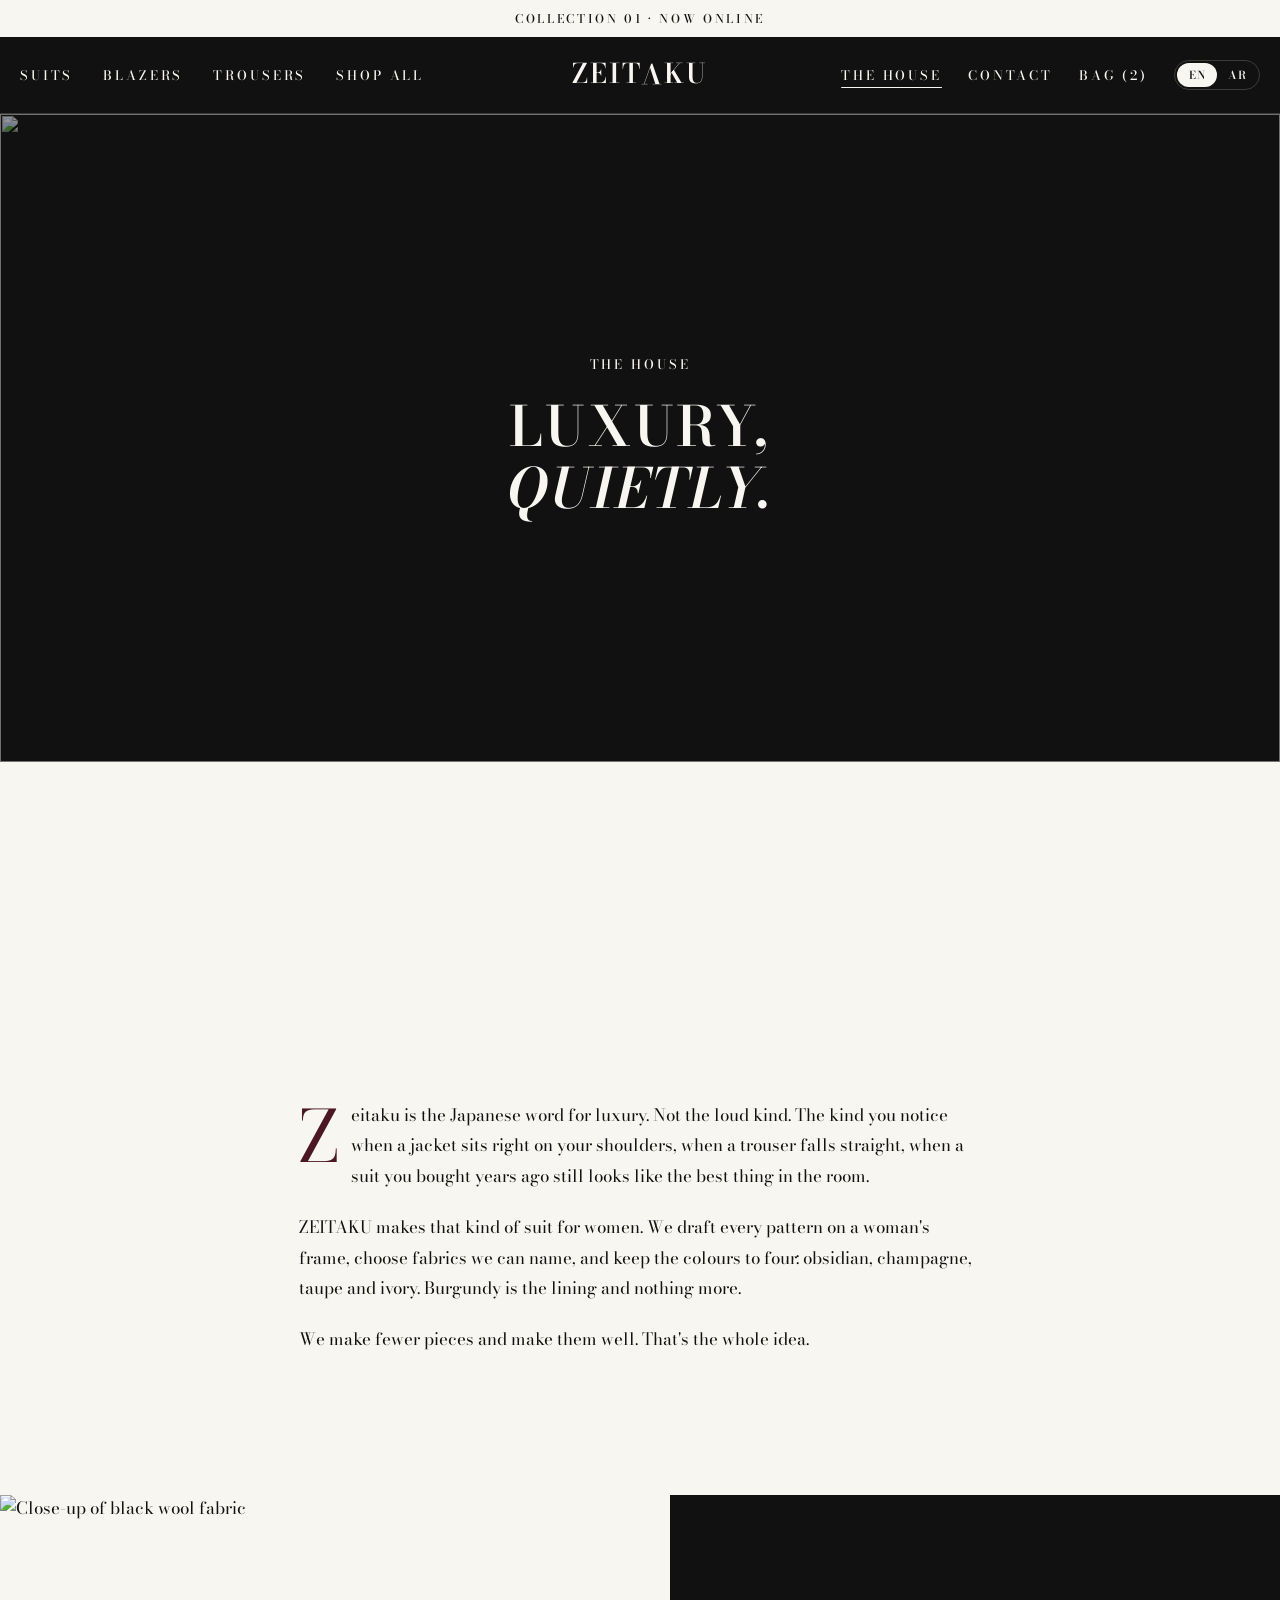
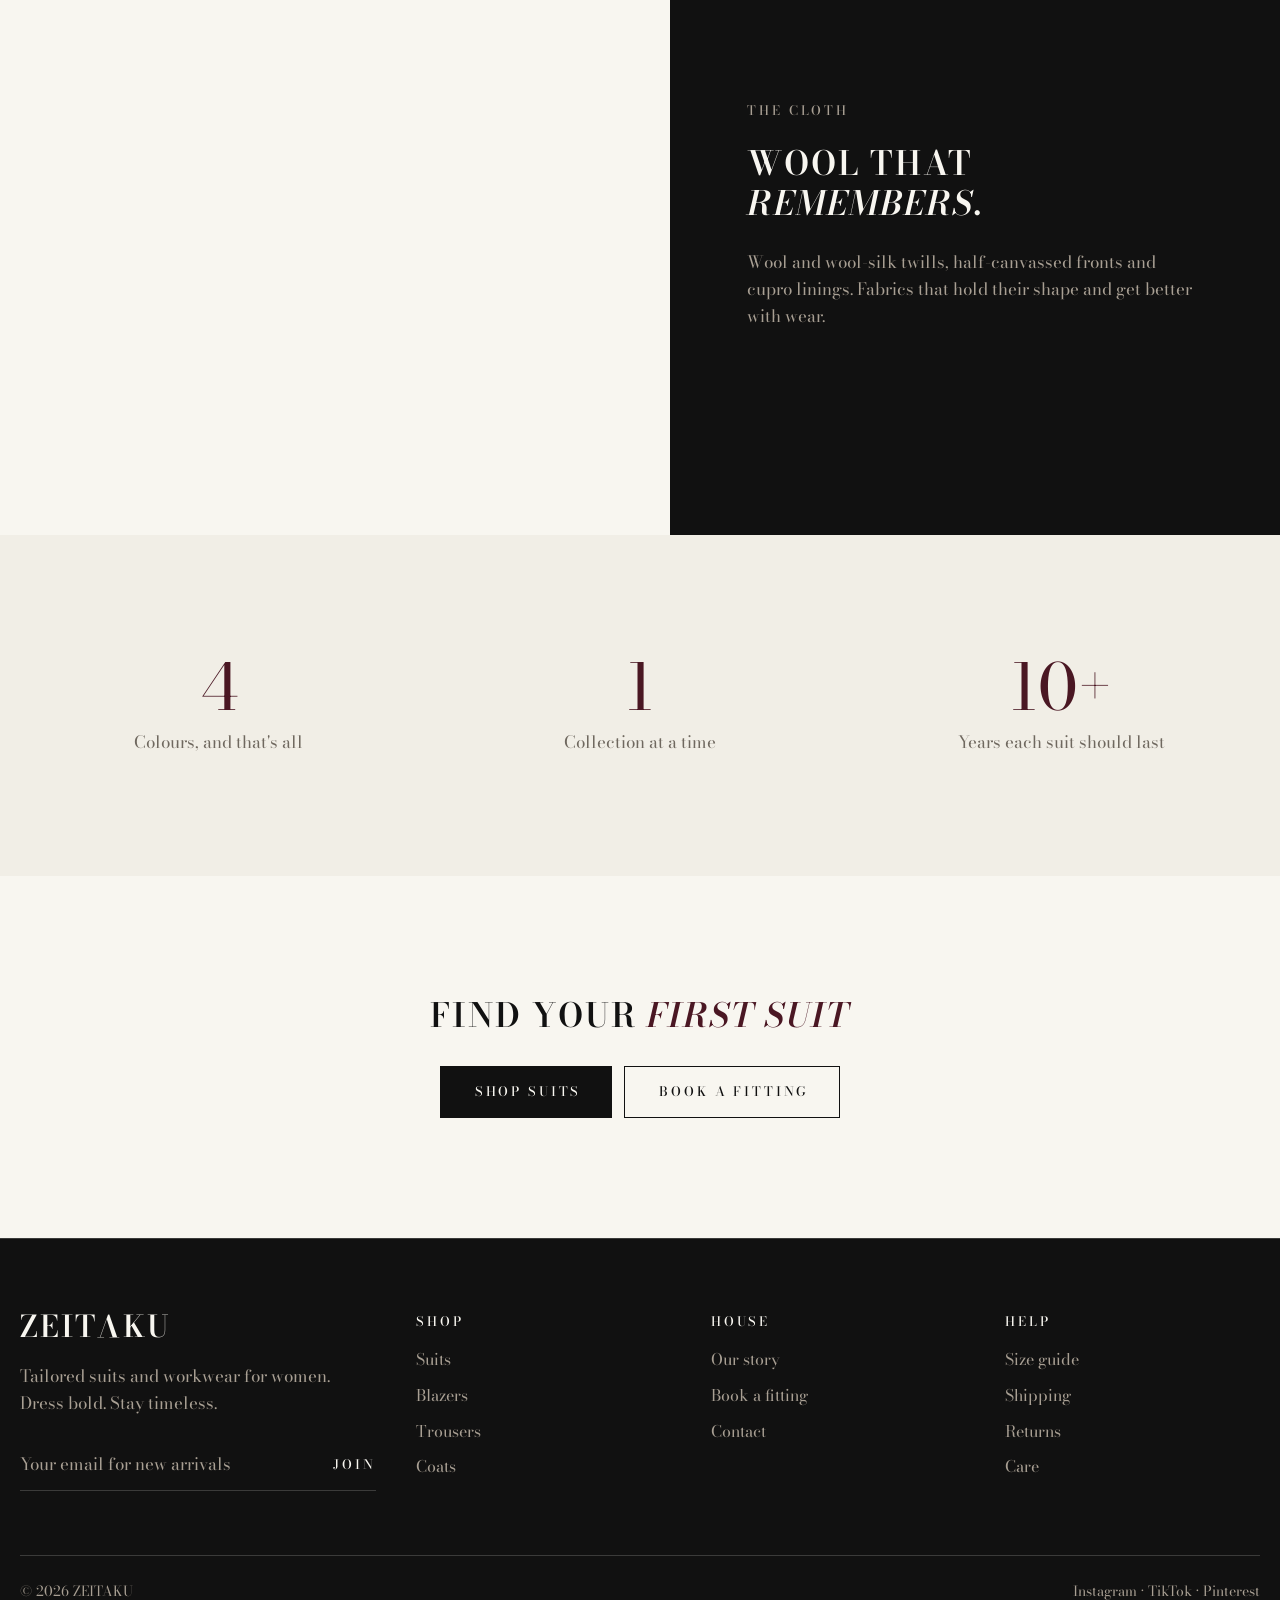
==== commit fd890ccb: "Replace champagne with ivory across the site UI Wordmark, accents, buttons, links, switch thumb, lin" ====
--- a/about.html
+++ b/about.html
@@ -13,7 +13,7 @@
 <section class="about-hero">
   <img src="https://images.unsplash.com/photo-1730740505058-940a95ba4643?w=2000&q=80&auto=format&fit=crop" alt="">
   <div class="wrap">
-    <div class="caps" style="color:var(--champagne);margin-bottom:22px">The house</div>
+    <div class="caps" style="color:var(--ivory);margin-bottom:22px">The house</div>
     <h1 class="h1">Luxury,<br><em>quietly.</em></h1>
   </div>
 </section>
@@ -33,7 +33,7 @@
   <div class="media"><img src="https://images.unsplash.com/photo-1675784332655-675d1a1ddcf6?w=1600&q=80&auto=format&fit=crop" alt="Close-up of black wool fabric"></div>
   <div class="copy" style="background:var(--obsidian);color:var(--ivory)">
     <span class="caps" style="color:var(--taupe)">The cloth</span>
-    <h2 class="h2">Wool that <em style="color:var(--champagne)">remembers.</em></h2>
+    <h2 class="h2">Wool that <em style="color:var(--ivory)">remembers.</em></h2>
     <p style="margin:0;max-width:44ch;color:var(--taupe)">Wool and wool-silk twills, half-canvassed fronts and cupro linings. Fabrics that hold their shape and get better with wear.</p>
   </div>
 </section>
--- a/assets/styles.css
+++ b/assets/styles.css
@@ -4,7 +4,7 @@
 :root{
   --obsidian:#111111; --ink:#1a1918; --ivory:#F8F6F0; --paper:#F1EEE6;
   --burgundy:#4A1723; --champagne:#C6BBAA; --taupe:#A89F93; --muted:#6f685f;
-  --line-d:rgba(198,187,170,.22); --line-l:rgba(17,17,17,.12);
+  --line-d:rgba(248,246,240,.18); --line-l:rgba(17,17,17,.12);
   --display:'Bodoni Moda','Didot','Bodoni 72',Georgia,serif;
   --head:'Bodoni Moda','Didot','Bodoni 72',Georgia,serif;
   --sans:'Bodoni Moda','Didot','Bodoni 72',Georgia,serif;
@@ -20,7 +20,7 @@
 img{max-width:100%;display:block}
 a{color:inherit;text-decoration:none}
 button{font:inherit;color:inherit;background:none;border:0;cursor:pointer;padding:0}
-:focus-visible{outline:1px solid var(--champagne);outline-offset:3px}
+:focus-visible{outline:1px solid var(--ivory);outline-offset:3px}
 .wrap{max-width:1360px;margin:0 auto;padding-left:var(--gutter);padding-right:var(--gutter-r)}
 
 /* type */
@@ -39,39 +39,39 @@
 .btn{display:inline-flex;align-items:center;justify-content:center;gap:12px;height:52px;padding:0 30px 0 34px;font-size:13px;font-weight:400;letter-spacing:.28em;text-transform:uppercase;border:1px solid currentColor;transition:background .25s,color .25s}
 .btn.solid{background:var(--obsidian);color:var(--ivory);border-color:var(--obsidian)}
 .btn.solid:hover{background:var(--burgundy);border-color:var(--burgundy)}
-.btn.light{color:var(--champagne)}
-.btn.light:hover{background:var(--champagne);color:var(--obsidian)}
+.btn.light{color:var(--ivory)}
+.btn.light:hover{background:var(--ivory);color:var(--obsidian)}
 .btn.ghost:hover{background:var(--obsidian);color:var(--ivory)}
 .btn.block{width:100%}
 .link{font-size:13px;letter-spacing:.24em;text-transform:uppercase;border-bottom:1px solid currentColor;padding-bottom:4px}
 
 /* announcement + header */
-.announce{background:var(--champagne);color:var(--obsidian);text-align:center;font-size:12px;letter-spacing:.3em;text-transform:uppercase;padding:9px 16px}
-.header{position:sticky;top:env(safe-area-inset-top,0px);z-index:40;background:var(--obsidian);color:var(--champagne);border-bottom:1px solid var(--line-d)}
+.announce{background:var(--ivory);color:var(--obsidian);text-align:center;font-size:12px;letter-spacing:.3em;text-transform:uppercase;padding:9px 16px}
+.header{position:sticky;top:env(safe-area-inset-top,0px);z-index:40;background:var(--obsidian);color:var(--ivory);border-bottom:1px solid var(--line-d)}
 body::before{content:"";position:fixed;inset:0 0 auto;height:env(safe-area-inset-top,0px);z-index:41;background:var(--obsidian)}
 .header .wrap{display:grid;grid-template-columns:1fr auto 1fr;align-items:center;height:76px}
 .header .brand .wm{font-size:27px}
 .nav{display:flex;gap:30px;font-size:13px;letter-spacing:.24em;text-transform:uppercase}
 .nav a{color:var(--taupe);transition:color .2s;padding:6px 0}
-.nav a:hover,.nav a[aria-current="page"]{color:var(--champagne)}
+.nav a:hover,.nav a[aria-current="page"]{color:var(--ivory)}
 .tools{display:flex;justify-content:flex-end;gap:26px;font-size:13px;letter-spacing:.24em;text-transform:uppercase;color:var(--taupe)}
-.tools a:hover{color:var(--champagne)}
+.tools a:hover{color:var(--ivory)}
 .menu-btn{display:none;width:26px;height:18px;position:relative}
-.menu-btn span,.menu-btn::before,.menu-btn::after{content:"";position:absolute;left:0;right:0;height:1px;background:var(--champagne)}
+.menu-btn span,.menu-btn::before,.menu-btn::after{content:"";position:absolute;left:0;right:0;height:1px;background:var(--ivory)}
 .menu-btn::before{top:0}.menu-btn span{top:8.5px}.menu-btn::after{bottom:0}
 .drawer{display:none}
 
 /* footer */
 .footer{background:var(--obsidian);color:var(--taupe);border-top:1px solid var(--line-d);padding-block:72px 40px}
 .footer .top{display:grid;grid-template-columns:1.4fr repeat(3,1fr);gap:40px}
-.footer .wm{font-size:30px;color:var(--champagne)}
-.footer h4{margin:0 0 16px;font-weight:400;font-size:13px;letter-spacing:.24em;text-transform:uppercase;color:var(--champagne)}
+.footer .wm{font-size:30px;color:var(--ivory)}
+.footer h4{margin:0 0 16px;font-weight:400;font-size:13px;letter-spacing:.24em;text-transform:uppercase;color:var(--ivory)}
 .footer ul{list-style:none;margin:0;padding:0;display:grid;gap:10px;font-size:16px}
 .footer a:hover{color:var(--ivory)}
 .news{display:flex;margin-top:22px;border-bottom:1px solid var(--line-d);max-width:360px}
 .news input{flex:1;min-width:0;background:none;border:0;color:var(--ivory);font:inherit;padding:12px 0;outline:none}
 .news input::placeholder{color:var(--taupe)}
-.news button{font-size:13px;letter-spacing:.24em;text-transform:uppercase;color:var(--champagne)}
+.news button{font-size:13px;letter-spacing:.24em;text-transform:uppercase;color:var(--ivory)}
 .footer .bottom{display:flex;justify-content:space-between;gap:16px;flex-wrap:wrap;margin-top:64px;padding-top:24px;border-top:1px solid var(--line-d);font-size:14px}
 
 /* ---------- HOME ---------- */
@@ -80,8 +80,8 @@
 .hero::after{content:"";position:absolute;inset:0;background:linear-gradient(180deg,rgba(17,17,17,.15) 0%,rgba(17,17,17,0) 40%,rgba(17,17,17,.75) 100%)}
 .hero .wrap{position:relative;z-index:1;width:100%;padding-block:0 72px;display:flex;justify-content:space-between;align-items:flex-end;gap:32px;flex-wrap:wrap}
 .hero .h1{color:var(--ivory)}
-.hero .h1 em{color:var(--champagne)}
-.hero .eyebrow{color:var(--champagne);margin-bottom:22px}
+.hero .h1 em{color:var(--ivory)}
+.hero .eyebrow{color:var(--ivory);margin-bottom:22px}
 .hero .side{display:flex;flex-direction:column;align-items:flex-start;gap:20px;max-width:320px;color:var(--ivory)}
 
 .cats{display:grid;grid-template-columns:repeat(4,minmax(0,1fr));gap:2px;background:var(--obsidian)}
@@ -98,7 +98,7 @@
 
 .statement{text-align:center;padding-block:140px;border-block:1px solid var(--line-d)}
 .statement .h2{max-width:22ch;margin:22px auto 0;font-size:clamp(32px,4.4vw,60px);color:var(--ivory)}
-.statement .h2 em{color:var(--champagne)}
+.statement .h2 em{color:var(--ivory)}
 .statement .caps{color:var(--taupe)}
 
 .split{display:grid;grid-template-columns:1.1fr 1fr;min-height:640px}
@@ -110,7 +110,7 @@
 
 .pillars{display:grid;grid-template-columns:repeat(3,minmax(0,1fr));gap:48px}
 .pillar{border-top:1px solid var(--line-d);padding-top:24px}
-.pillar .h3{color:var(--champagne);margin:14px 0 10px}
+.pillar .h3{color:var(--ivory);margin:14px 0 10px}
 .pillar p{margin:0;color:var(--taupe);max-width:38ch}
 
 /* product cards */
@@ -150,7 +150,7 @@
 .editorial-break{grid-column:span 2;position:relative;overflow:hidden;background:var(--obsidian);color:var(--ivory);display:flex;align-items:flex-end;min-height:100%}
 .editorial-break img{position:absolute;inset:0;width:100%;height:100%;object-fit:cover;opacity:.7}
 .editorial-break .in{position:relative;padding:32px;display:flex;flex-direction:column;gap:14px}
-.editorial-break .h2 em{color:var(--champagne)}
+.editorial-break .h2 em{color:var(--ivory)}
 
 /* ---------- PRODUCT ---------- */
 .pdp{display:grid;grid-template-columns:minmax(0,1.35fr) minmax(0,1fr);gap:64px;padding-block:40px 120px}
@@ -180,7 +180,7 @@
 .fav[aria-pressed="true"]{color:var(--burgundy);border-color:var(--burgundy)}
 .perks{display:grid;gap:10px;font-size:15px;color:var(--muted);padding-block:4px}
 .perks div{display:flex;gap:12px}
-.perks div::before{content:"";width:16px;height:1px;background:var(--champagne);margin-top:11px;flex:none}
+.perks div::before{content:"";width:16px;height:1px;background:var(--taupe);margin-top:11px;flex:none}
 .acc{border-top:1px solid var(--line-l)}
 .acc details{border-bottom:1px solid var(--line-l)}
 .acc summary{list-style:none;cursor:pointer;display:flex;justify-content:space-between;align-items:center;padding:20px 0;font-size:13px;letter-spacing:.24em;text-transform:uppercase}
@@ -232,11 +232,11 @@
 .about-hero{position:relative;min-height:72vh;display:grid;align-items:center;background:var(--obsidian);overflow:hidden;color:var(--ivory)}
 .about-hero img{position:absolute;inset:0;width:100%;height:100%;object-fit:cover;opacity:.55}
 .about-hero .wrap{position:relative;text-align:center}
-.about-hero .h1 em{color:var(--champagne)}
+.about-hero .h1 em{color:var(--ivory)}
 .prose{max-width:62ch;margin:0 auto;font-size:17px;line-height:1.8}
 .prose p{margin:0 0 1.2em}
 .prose .dropcap::first-letter{font-family:var(--head);font-size:4.2em;float:left;line-height:.8;padding:8px 12px 0 0;color:var(--burgundy)}
-.kanji{font-family:var(--head);font-size:clamp(80px,12vw,160px);line-height:1;color:var(--champagne)}
+.kanji{font-family:var(--head);font-size:clamp(80px,12vw,160px);line-height:1;color:var(--ivory)}
 .numbers{display:grid;grid-template-columns:repeat(3,minmax(0,1fr));gap:24px;text-align:center}
 .numbers .n{font-family:var(--head);font-size:clamp(44px,5vw,72px);line-height:1;color:var(--burgundy)}
 .numbers p{margin:10px 0 0;color:var(--muted)}
@@ -245,7 +245,7 @@
 .contact .info-list div{border-top:1px solid var(--line-l);padding-top:18px}
 .contact textarea{font:inherit;font-size:17px;color:var(--obsidian);background:transparent;border:1px solid var(--line-l);min-height:140px;padding:14px;resize:vertical;outline:none;border-radius:0}
 .contact textarea:focus{border-color:var(--obsidian)}
-.toast{position:fixed;left:50%;bottom:calc(24px + env(safe-area-inset-bottom,0px));transform:translate(-50%,20px);background:var(--obsidian);color:var(--champagne);padding:14px 22px;font-size:13px;letter-spacing:.22em;text-transform:uppercase;opacity:0;transition:.3s;z-index:60;pointer-events:none;max-width:calc(100% - 32px);text-align:center}
+.toast{position:fixed;left:50%;bottom:calc(24px + env(safe-area-inset-bottom,0px));transform:translate(-50%,20px);background:var(--obsidian);color:var(--ivory);padding:14px 22px;font-size:13px;letter-spacing:.22em;text-transform:uppercase;opacity:0;transition:.3s;z-index:60;pointer-events:none;max-width:calc(100% - 32px);text-align:center}
 .toast.show{opacity:1;transform:translate(-50%,0)}
 
 /* ---------- RESPONSIVE ---------- */
@@ -261,7 +261,7 @@
   .header .brand .wm{font-size:22px}
   .nav,.tools .hide-m{display:none}
   .menu-btn{display:block}
-  .drawer{display:block;position:fixed;inset:0;z-index:50;background:var(--obsidian);color:var(--champagne);padding:calc(28px + env(safe-area-inset-top,0px)) var(--gutter-r) 32px var(--gutter);transform:translateX(-100%);transition:transform .35s cubic-bezier(.2,.7,.2,1);display:flex;flex-direction:column;gap:36px}
+  .drawer{display:block;position:fixed;inset:0;z-index:50;background:var(--obsidian);color:var(--ivory);padding:calc(28px + env(safe-area-inset-top,0px)) var(--gutter-r) 32px var(--gutter);transform:translateX(-100%);transition:transform .35s cubic-bezier(.2,.7,.2,1);display:flex;flex-direction:column;gap:36px}
   .drawer.open{transform:none}
   .drawer .close{align-self:flex-end;font-size:13px;letter-spacing:.24em;text-transform:uppercase;color:var(--taupe)}
   .drawer nav{display:flex;flex-direction:column;gap:18px}
@@ -320,8 +320,8 @@
 .fs legend{font-size:18px;letter-spacing:.08em}
 
 /* ---------- language toggle + Arabic (RTL) ---------- */
-.lang-btn{font:inherit;color:var(--champagne);letter-spacing:0;text-transform:none;font-size:15px;border:1px solid var(--line-d);padding:4px 12px;transition:.2s}
-.lang-btn:hover{background:var(--champagne);color:var(--obsidian)}
+.lang-btn{font:inherit;color:var(--ivory);letter-spacing:0;text-transform:none;font-size:15px;border:1px solid var(--line-d);padding:4px 12px;transition:.2s}
+.lang-btn:hover{background:var(--ivory);color:var(--obsidian)}
 .drawer .lang-btn{align-self:flex-start}
 html[lang="ar"]{--head:'Bodoni Moda','Amiri',Georgia,serif;--sans:'Bodoni Moda','Amiri',Georgia,serif}
 html[lang="ar"] body{font-size:19px;line-height:1.9}
@@ -345,13 +345,13 @@
 /* EN / AR segmented switch (header). The one pill shape on the site: toggles are pills. */
 .tools{align-items:center}
 .lang-switch{position:relative;display:inline-grid;grid-template-columns:1fr 1fr;height:30px;padding:3px;border:1px solid var(--line-d);border-radius:999px;direction:ltr;isolation:isolate}
-.lang-switch .thumb{position:absolute;top:3px;bottom:3px;left:3px;width:calc(50% - 3px);border-radius:999px;background:var(--champagne);z-index:-1;transition:transform .25s cubic-bezier(.2,.7,.2,1)}
+.lang-switch .thumb{position:absolute;top:3px;bottom:3px;left:3px;width:calc(50% - 3px);border-radius:999px;background:var(--ivory);z-index:-1;transition:transform .25s cubic-bezier(.2,.7,.2,1)}
 .lang-switch[data-active="ar"] .thumb{transform:translateX(100%)}
 .lang-switch button{min-width:34px;padding:0 9px;border-radius:999px;font-size:12px;line-height:1;letter-spacing:.12em!important;color:var(--taupe);transition:color .2s}
 .lang-switch button[lang="ar"]{font-family:'Amiri','Bodoni Moda',serif;font-size:16px;letter-spacing:0!important}
 .lang-switch button:hover{color:var(--ivory)}
 .lang-switch button[aria-pressed="true"],.lang-switch[data-active="en"] button[lang="en"],.lang-switch[data-active="ar"] button[lang="ar"]{color:var(--obsidian)}
-.lang-switch button:focus-visible{outline:1px solid var(--champagne);outline-offset:2px}
+.lang-switch button:focus-visible{outline:1px solid var(--ivory);outline-offset:2px}
 .announce{padding-inline:16px}
 @media (max-width:900px){.lang-switch{height:28px}.lang-switch button{min-width:30px;padding:0 7px}}
 .nav a,.tools a{white-space:nowrap}
@@ -366,3 +366,11 @@
 @media (max-width:900px){.lang-switch{grid-template-columns:36px 36px;height:28px}.lang-switch .thumb{width:36px}.lang-switch[data-active="ar"] .thumb{transform:translateX(36px)}.lang-switch button,.lang-switch button[lang="ar"]{width:36px}}
 [dir="rtl"] .header .nav{direction:ltr}
 [dir="rtl"] .header .nav a{direction:rtl}
+/* header text in ivory; an underline marks hover and the current page */
+.nav a,.tools,.tools a,.lang-switch button{color:var(--ivory)}
+.nav a:hover,.nav a[aria-current="page"],.tools a:hover,.tools a[aria-current="page"],.lang-switch button:hover{color:var(--ivory)}
+.lang-switch[data-active="en"] button[lang="en"],.lang-switch[data-active="ar"] button[lang="ar"]{color:var(--obsidian)}
+.menu-btn span,.menu-btn::before,.menu-btn::after{background:var(--ivory)}
+.nav a,.tools a{text-decoration:underline;text-decoration-color:transparent;text-underline-offset:7px;text-decoration-thickness:1px;transition:text-decoration-color .2s}
+.nav a:hover,.nav a[aria-current="page"],.tools a:hover,.tools a[aria-current="page"]{text-decoration-color:var(--ivory)}
+.lang-switch button:hover{color:var(--ivory);opacity:.75}
